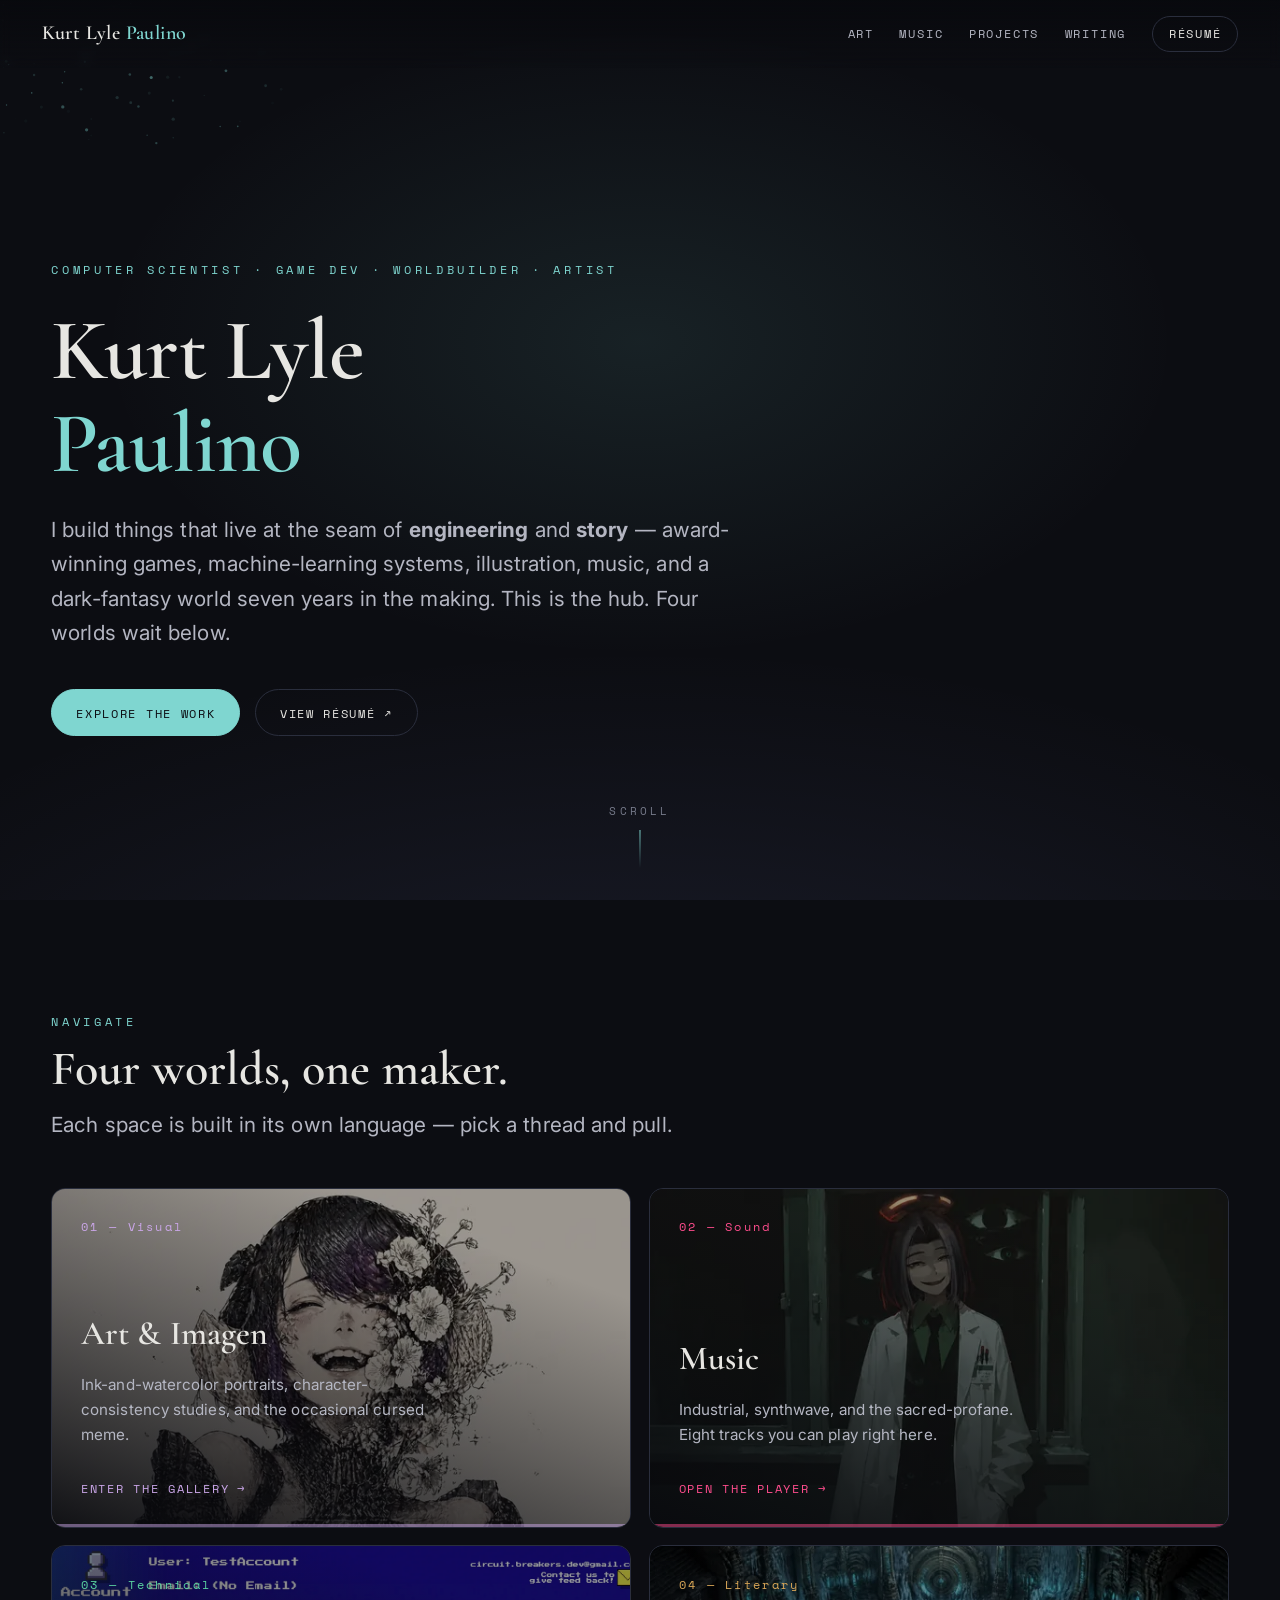
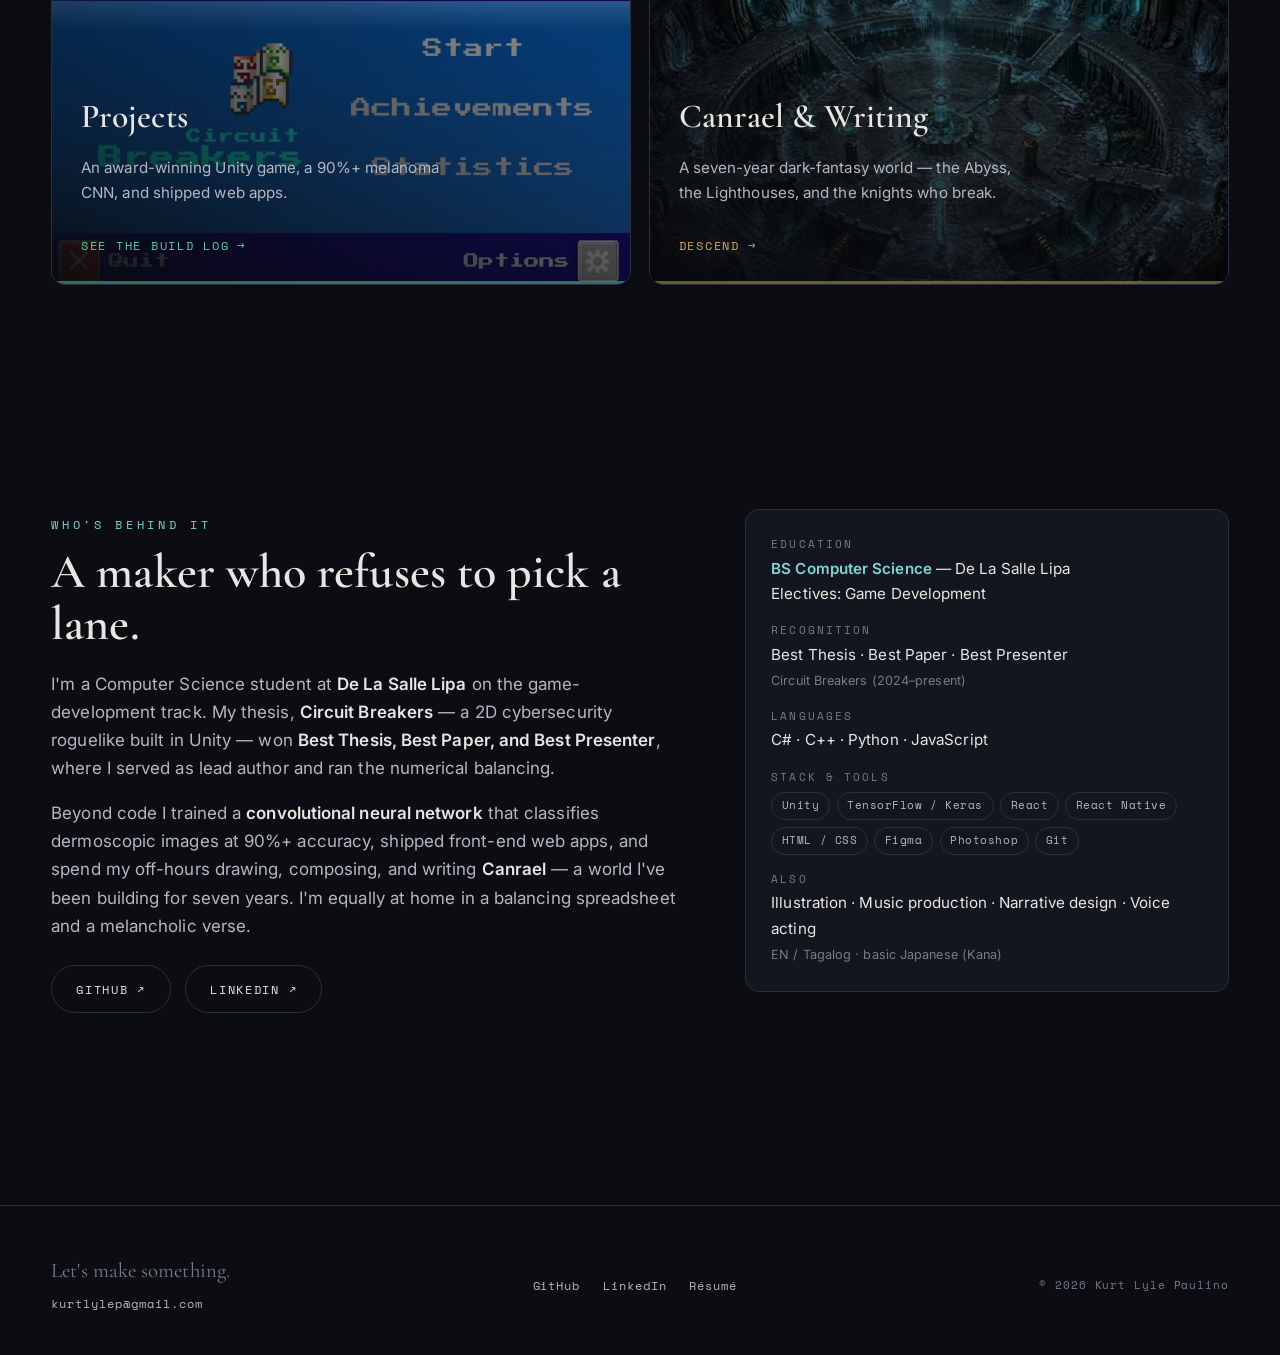
==== index.html @ c41b2e7f "FullPortfolio: central hub + four themed worlds (art, music, projects, writing)" ====
<!doctype html>
<html lang="en">
<head>
<meta charset="utf-8">
<meta name="viewport" content="width=device-width, initial-scale=1">
<title>Kurt Lyle Paulino — Portfolio</title>
<meta name="description" content="Kurt Lyle Paulino — computer scientist, game developer, worldbuilder, and artist. A central hub for his games, machine-learning work, art, music, and the world of Canrael.">
<meta property="og:title" content="Kurt Lyle Paulino — Portfolio">
<meta property="og:description" content="Games, machine learning, art, music, and a 7-year dark-fantasy world. One hub, four worlds.">
<meta property="og:type" content="website">
<link rel="preconnect" href="https://fonts.googleapis.com">
<link rel="preconnect" href="https://fonts.gstatic.com" crossorigin>
<link href="https://fonts.googleapis.com/css2?family=Cormorant+Garamond:ital,wght@0,500;0,600;1,500&family=Inter:wght@400;500;600&family=Space+Mono:wght@400;700&display=swap" rel="stylesheet">
<link rel="stylesheet" href="assets/css/base.css">
<link rel="stylesheet" href="assets/css/hub.css">
</head>
<body data-theme="hub">

<header class="nav">
  <a class="nav__brand" href="index.html">Kurt&nbsp;Lyle&nbsp;<b>Paulino</b></a>
  <nav class="nav__links">
    <a href="art.html">Art</a>
    <a href="music.html">Music</a>
    <a href="projects.html">Projects</a>
    <a href="writing.html">Writing</a>
    <a class="cta" href="PAULINO_RESUME.pdf" target="_blank" rel="noopener">Résumé</a>
  </nav>
</header>

<!-- ===================== HERO ===================== -->
<section class="hero">
  <canvas id="hero-canvas"></canvas>
  <div class="wrap hero__inner">
    <span class="eyebrow hero__eyebrow">Computer Scientist · Game Dev · Worldbuilder · Artist</span>
    <h1>Kurt&nbsp;Lyle<br><span class="accent">Paulino</span></h1>
    <p class="lede hero__sub">
      I build things that live at the seam of <strong>engineering</strong> and <strong>story</strong> —
      award-winning games, machine-learning systems, illustration, music, and a dark-fantasy
      world seven years in the making. This is the hub. Four worlds wait below.
    </p>
    <div class="hero__cta">
      <a class="btn btn--solid" href="#worlds">Explore the work</a>
      <a class="btn" href="PAULINO_RESUME.pdf" target="_blank" rel="noopener">View résumé ↗</a>
    </div>
  </div>
  <div class="hero__scroll">Scroll<span></span></div>
</section>

<!-- ===================== WORLDS ===================== -->
<section class="section" id="worlds">
  <div class="wrap">
    <div class="section__head reveal">
      <span class="eyebrow">Navigate</span>
      <h2>Four worlds, one maker.</h2>
      <p class="lede" style="margin-top:.8rem">Each space is built in its own language — pick a thread and pull.</p>
    </div>

    <div class="worlds">
      <a class="world reveal" href="art.html" style="--w-accent:#caa6e8">
        <div class="world__img"><img src="assets/img/art/yuria/yuria-01-thumb.webp" alt="Illustrated portrait" loading="lazy"></div>
        <div class="world__veil"></div><div class="world__edge"></div>
        <div class="world__body">
          <span class="world__no">01 — Visual</span>
          <h3 class="world__title">Art &amp; Imagen</h3>
          <p class="world__desc">Ink-and-watercolor portraits, character-consistency studies, and the occasional cursed meme.</p>
          <span class="world__go">Enter the gallery <i>→</i></span>
        </div>
      </a>

      <a class="world reveal" href="music.html" style="--w-accent:#ff4d8d">
        <div class="world__img"><img src="assets/img/art/vivi/vivi-01-thumb.webp" alt="Cyberpunk character" loading="lazy"></div>
        <div class="world__veil"></div><div class="world__edge"></div>
        <div class="world__body">
          <span class="world__no">02 — Sound</span>
          <h3 class="world__title">Music</h3>
          <p class="world__desc">Industrial, synthwave, and the sacred-profane. Eight tracks you can play right here.</p>
          <span class="world__go">Open the player <i>→</i></span>
        </div>
      </a>

      <a class="world reveal" href="projects.html" style="--w-accent:#5ad1a0">
        <div class="world__img"><img src="assets/img/projects/circuit-breakers.webp" alt="Circuit Breakers game" loading="lazy"></div>
        <div class="world__veil"></div><div class="world__edge"></div>
        <div class="world__body">
          <span class="world__no">03 — Technical</span>
          <h3 class="world__title">Projects</h3>
          <p class="world__desc">An award-winning Unity game, a 90%+ melanoma CNN, and shipped web apps.</p>
          <span class="world__go">See the build log <i>→</i></span>
        </div>
      </a>

      <a class="world reveal" href="writing.html" style="--w-accent:#d8a657">
        <div class="world__img"><img src="assets/img/art/artwork/artwork-01-thumb.webp" alt="The Abyss of Canrael" loading="lazy"></div>
        <div class="world__veil"></div><div class="world__edge"></div>
        <div class="world__body">
          <span class="world__no">04 — Literary</span>
          <h3 class="world__title">Canrael &amp; Writing</h3>
          <p class="world__desc">A seven-year dark-fantasy world — the Abyss, the Lighthouses, and the knights who break.</p>
          <span class="world__go">Descend <i>→</i></span>
        </div>
      </a>
    </div>
  </div>
</section>

<!-- ===================== ABOUT ===================== -->
<section class="section" id="about">
  <div class="wrap about">
    <div class="about__text reveal">
      <span class="eyebrow">Who's behind it</span>
      <h2 style="margin:.6rem 0 1.2rem">A maker who refuses to pick a lane.</h2>
      <p>
        I'm a Computer Science student at <strong>De La Salle Lipa</strong> on the game-development
        track. My thesis, <strong>Circuit Breakers</strong> — a 2D cybersecurity roguelike built in
        Unity — won <strong>Best Thesis, Best Paper, and Best Presenter</strong>, where I served as
        lead author and ran the numerical balancing.
      </p>
      <p>
        Beyond code I trained a <strong>convolutional neural network</strong> that classifies
        dermoscopic images at 90%+ accuracy, shipped front-end web apps, and spend my off-hours
        drawing, composing, and writing <strong>Canrael</strong> — a world I've been building for
        seven years. I'm equally at home in a balancing spreadsheet and a melancholic verse.
      </p>
      <div class="hero__cta" style="margin-top:1.6rem">
        <a class="btn" href="https://github.com/KurtLylePaulino" target="_blank" rel="noopener">GitHub ↗</a>
        <a class="btn" href="https://www.linkedin.com/in/kurt-lyle-paulino-33b217332/" target="_blank" rel="noopener">LinkedIn ↗</a>
      </div>
    </div>

    <aside class="facts reveal">
      <dl>
        <div><dt>Education</dt><dd><b>BS Computer Science</b> — De La Salle Lipa<br>Electives: Game Development</dd></div>
        <div><dt>Recognition</dt><dd>Best Thesis · Best Paper · Best Presenter<br><small style="color:var(--ink-faint)">Circuit Breakers (2024–present)</small></dd></div>
        <div><dt>Languages</dt><dd>C# · C++ · Python · JavaScript</dd></div>
        <div><dt>Stack &amp; Tools</dt>
          <dd><div class="chips">
            <span class="chip">Unity</span><span class="chip">TensorFlow / Keras</span>
            <span class="chip">React</span><span class="chip">React Native</span>
            <span class="chip">HTML / CSS</span><span class="chip">Figma</span>
            <span class="chip">Photoshop</span><span class="chip">Git</span>
          </div></dd>
        </div>
        <div><dt>Also</dt><dd>Illustration · Music production · Narrative design · Voice acting<br><small style="color:var(--ink-faint)">EN / Tagalog · basic Japanese (Kana)</small></dd></div>
      </dl>
    </aside>
  </div>
</section>

<!-- ===================== FOOTER ===================== -->
<footer class="foot">
  <div class="wrap foot__row">
    <div>
      <div style="font-family:var(--serif);font-size:1.3rem">Let's make something.</div>
      <a href="mailto:kurtlylep@gmail.com">kurtlylep@gmail.com</a>
    </div>
    <div style="display:flex;gap:1.4rem;flex-wrap:wrap">
      <a href="https://github.com/KurtLylePaulino" target="_blank" rel="noopener">GitHub</a>
      <a href="https://www.linkedin.com/in/kurt-lyle-paulino-33b217332/" target="_blank" rel="noopener">LinkedIn</a>
      <a href="PAULINO_RESUME.pdf" target="_blank" rel="noopener">Résumé</a>
    </div>
    <small>© <span id="yr"></span> Kurt Lyle Paulino</small>
  </div>
</footer>

<script>document.getElementById("yr").textContent = new Date().getFullYear();</script>
<script src="assets/js/main.js"></script>
</body>
</html>
---- assets/css/base.css ----
/* ============================================================
   FULLPORTFOLIO — base design system (the "pro shell")
   Shared structure + tokens. Each pillar page overrides the
   --accent / texture tokens via its own theme stylesheet.
   ============================================================ */

:root {
  /* core palette — deep, neutral, professional */
  --bg:        #0c0d12;
  --bg-soft:   #14161f;
  --bg-panel:  #181b26;
  --line:      #2a2e3d;
  --ink:       #e7e6e2;
  --ink-soft:  #b4b6c2;
  --ink-faint: #767a8a;

  /* default accent (Aetherflame silver-blue — the hub) */
  --accent:      #7fd6d0;
  --accent-2:    #9aa7ff;
  --accent-ink:  #0c0d12;
  --glow: 0 0 24px rgba(127, 214, 208, 0.25);

  --serif: "Cormorant Garamond", Georgia, "Times New Roman", serif;
  --sans:  "Inter", system-ui, -apple-system, "Segoe UI", Roboto, sans-serif;
  --mono:  "Space Mono", "JetBrains Mono", ui-monospace, "Courier New", monospace;

  --maxw: 1180px;
  --radius: 14px;
  --ease: cubic-bezier(.22,.61,.36,1);
}

* { box-sizing: border-box; }
html { scroll-behavior: smooth; -webkit-text-size-adjust: 100%; }

body {
  margin: 0;
  background: var(--bg);
  color: var(--ink);
  font-family: var(--sans);
  font-size: 17px;
  line-height: 1.65;
  letter-spacing: .005em;
  overflow-x: hidden;
  -webkit-font-smoothing: antialiased;
}

a { color: inherit; text-decoration: none; }
img { max-width: 100%; display: block; }
::selection { background: var(--accent); color: var(--accent-ink); }

h1, h2, h3 { font-family: var(--serif); font-weight: 600; line-height: 1.08; margin: 0; }
h1 { font-size: clamp(2.6rem, 7vw, 5.4rem); letter-spacing: -.01em; }
h2 { font-size: clamp(1.9rem, 4vw, 3rem); }
h3 { font-size: 1.35rem; }

.wrap { width: min(92vw, var(--maxw)); margin-inline: auto; }
.eyebrow {
  font-family: var(--mono); font-size: .72rem; letter-spacing: .32em;
  text-transform: uppercase; color: var(--accent);
}
.lede { font-size: clamp(1.05rem, 2vw, 1.3rem); color: var(--ink-soft); max-width: 60ch; }

/* ---------- top navigation ---------- */
.nav {
  position: fixed; inset: 0 0 auto 0; z-index: 60;
  display: flex; align-items: center; justify-content: space-between;
  padding: 1rem clamp(1.2rem, 4vw, 2.6rem);
  background: linear-gradient(to bottom, rgba(8,9,13,.85), rgba(8,9,13,0));
  backdrop-filter: blur(6px);
  transition: background .4s var(--ease);
}
.nav.scrolled { background: rgba(10,11,16,.9); border-bottom: 1px solid var(--line); }
.nav__brand { font-family: var(--serif); font-size: 1.25rem; font-weight: 600; letter-spacing: .02em; }
.nav__brand b { color: var(--accent); font-weight: 600; }
.nav__links { display: flex; gap: clamp(.8rem, 2vw, 1.8rem); align-items: center; }
.nav__links a {
  font-family: var(--mono); font-size: .74rem; letter-spacing: .15em; text-transform: uppercase;
  color: var(--ink-soft); padding: .4rem 0; position: relative; transition: color .25s;
}
.nav__links a::after {
  content: ""; position: absolute; left: 0; bottom: -2px; height: 1px; width: 0;
  background: var(--accent); transition: width .3s var(--ease);
}
.nav__links a:hover { color: var(--ink); }
.nav__links a:hover::after { width: 100%; }
.nav__links a.cta {
  border: 1px solid var(--line); border-radius: 999px; padding: .45rem 1rem;
  color: var(--ink);
}
.nav__links a.cta:hover { border-color: var(--accent); box-shadow: var(--glow); }
.nav__burger { display: none; }

/* ---------- buttons ---------- */
.btn {
  display: inline-flex; align-items: center; gap: .55rem;
  font-family: var(--mono); font-size: .76rem; letter-spacing: .14em; text-transform: uppercase;
  padding: .8rem 1.5rem; border-radius: 999px; cursor: pointer;
  border: 1px solid var(--line); background: transparent; color: var(--ink);
  transition: all .28s var(--ease);
}
.btn:hover { transform: translateY(-2px); border-color: var(--accent); box-shadow: var(--glow); }
.btn--solid { background: var(--accent); color: var(--accent-ink); border-color: var(--accent); }
.btn--solid:hover { filter: brightness(1.08); }

/* ---------- reveal-on-scroll ---------- */
.reveal { opacity: 0; transform: translateY(26px); transition: opacity .8s var(--ease), transform .8s var(--ease); }
.reveal.in { opacity: 1; transform: none; }

/* ---------- footer ---------- */
.foot {
  border-top: 1px solid var(--line); margin-top: 5rem;
  padding: 3rem 0 2.4rem; color: var(--ink-faint);
}
.foot__row { display: flex; flex-wrap: wrap; gap: 1.4rem; justify-content: space-between; align-items: center; }
.foot a { color: var(--ink-soft); font-family: var(--mono); font-size: .76rem; letter-spacing: .08em; }
.foot a:hover { color: var(--accent); }
.foot small { font-family: var(--mono); font-size: .7rem; letter-spacing: .08em; }

/* ---------- section scaffolding ---------- */
.section { padding: clamp(3.5rem, 9vw, 7rem) 0; }
.section__head { margin-bottom: 2.8rem; }
.section__head .eyebrow { display: block; margin-bottom: .8rem; }

@media (max-width: 760px) {
  body { font-size: 16px; }
  .nav__links { gap: 1rem; }
  .nav__links a:not(.cta) { display: none; }
}

@media (prefers-reduced-motion: reduce) {
  html { scroll-behavior: auto; }
  .reveal { opacity: 1 !important; transform: none !important; }
  * { animation-duration: .001ms !important; transition-duration: .001ms !important; }
}
---- assets/css/hub.css ----
/* ============================================================
   HUB — landing page. Elegant neutral shell, the central node.
   ============================================================ */

/* ---------- hero ---------- */
.hero {
  position: relative; min-height: 100svh;
  display: flex; flex-direction: column; justify-content: center;
  padding-top: 6rem; overflow: hidden;
}
#hero-canvas { position: absolute; inset: 0; z-index: 0; }
.hero::after { /* vignette + abyssal glow */
  content: ""; position: absolute; inset: 0; z-index: 1; pointer-events: none;
  background:
    radial-gradient(60% 50% at 50% 38%, rgba(127,214,208,.10), transparent 70%),
    radial-gradient(120% 80% at 50% 120%, rgba(154,167,255,.10), transparent 60%),
    linear-gradient(to bottom, transparent 55%, var(--bg));
}
.hero__inner { position: relative; z-index: 2; }
.hero__eyebrow { display: block; margin-bottom: 1.6rem; }
.hero h1 { margin-bottom: 1.4rem; }
.hero h1 .accent { color: var(--accent); }
.hero__sub { max-width: 54ch; margin-bottom: 2.4rem; }
.hero__cta { display: flex; flex-wrap: wrap; gap: .9rem; }
.hero__scroll {
  position: absolute; bottom: 2rem; left: 50%; transform: translateX(-50%); z-index: 2;
  font-family: var(--mono); font-size: .66rem; letter-spacing: .3em; text-transform: uppercase;
  color: var(--ink-faint); display: flex; flex-direction: column; align-items: center; gap: .6rem;
}
.hero__scroll span { width: 1px; height: 38px; background: linear-gradient(var(--accent), transparent); animation: drop 2.2s var(--ease) infinite; }
@keyframes drop { 0% { transform: scaleY(0); transform-origin: top; } 50% { transform: scaleY(1); transform-origin: top; } 51% { transform-origin: bottom; } 100% { transform: scaleY(0); transform-origin: bottom; } }

/* ---------- worlds grid ---------- */
.worlds { display: grid; grid-template-columns: repeat(2, 1fr); gap: 1.1rem; }
.world {
  position: relative; display: block; border-radius: var(--radius); overflow: hidden;
  min-height: 340px; border: 1px solid var(--line); isolation: isolate;
  transition: transform .5s var(--ease), border-color .4s;
}
.world:hover { transform: translateY(-6px); border-color: var(--w-accent, var(--accent)); }
.world__img { position: absolute; inset: 0; z-index: 0; }
.world__img img { width: 100%; height: 100%; object-fit: cover; filter: saturate(.9) brightness(.62); transition: transform 1s var(--ease), filter .5s; }
.world:hover .world__img img { transform: scale(1.07); filter: saturate(1.05) brightness(.72); }
.world__veil { position: absolute; inset: 0; z-index: 1;
  background: linear-gradient(200deg, transparent 20%, rgba(8,9,13,.4) 55%, rgba(8,9,13,.94)); }
.world__edge { position: absolute; inset: 0; z-index: 2; pointer-events: none;
  box-shadow: inset 0 -3px 0 0 var(--w-accent, var(--accent)); opacity: .5; transition: opacity .4s; }
.world:hover .world__edge { opacity: 1; }
.world__body { position: relative; z-index: 3; height: 100%; display: flex; flex-direction: column; justify-content: flex-end; padding: 1.8rem; }
.world__no { font-family: var(--mono); font-size: .72rem; letter-spacing: .2em; color: var(--w-accent, var(--accent)); margin-bottom: auto; }
.world__title { font-family: var(--serif); font-size: 2.1rem; margin-bottom: .3rem; }
.world__desc { color: var(--ink-soft); font-size: .95rem; max-width: 36ch; }
.world__go { margin-top: 1rem; font-family: var(--mono); font-size: .72rem; letter-spacing: .15em; text-transform: uppercase; color: var(--w-accent, var(--accent)); display: inline-flex; gap: .5rem; align-items: center; }
.world__go i { transition: transform .3s var(--ease); font-style: normal; }
.world:hover .world__go i { transform: translateX(5px); }

/* ---------- about strip ---------- */
.about { display: grid; grid-template-columns: 1.3fr 1fr; gap: clamp(2rem, 5vw, 4.5rem); align-items: start; }
.about__text p { color: var(--ink-soft); }
.about__text p + p { margin-top: 1.1rem; }
.about__text strong { color: var(--ink); font-weight: 600; }
.facts { border: 1px solid var(--line); border-radius: var(--radius); padding: 1.6rem; background: var(--bg-soft); }
.facts dl { margin: 0; display: grid; gap: 1rem; }
.facts dt { font-family: var(--mono); font-size: .66rem; letter-spacing: .2em; text-transform: uppercase; color: var(--ink-faint); margin-bottom: .15rem; }
.facts dd { margin: 0; color: var(--ink); font-size: .95rem; }
.facts dd b { color: var(--accent); font-weight: 600; }
.chips { display: flex; flex-wrap: wrap; gap: .4rem; margin-top: .4rem; }
.chip { font-family: var(--mono); font-size: .68rem; letter-spacing: .05em; padding: .25rem .6rem; border: 1px solid var(--line); border-radius: 999px; color: var(--ink-soft); }

@media (max-width: 820px) {
  .worlds { grid-template-columns: 1fr; }
  .about { grid-template-columns: 1fr; }
}
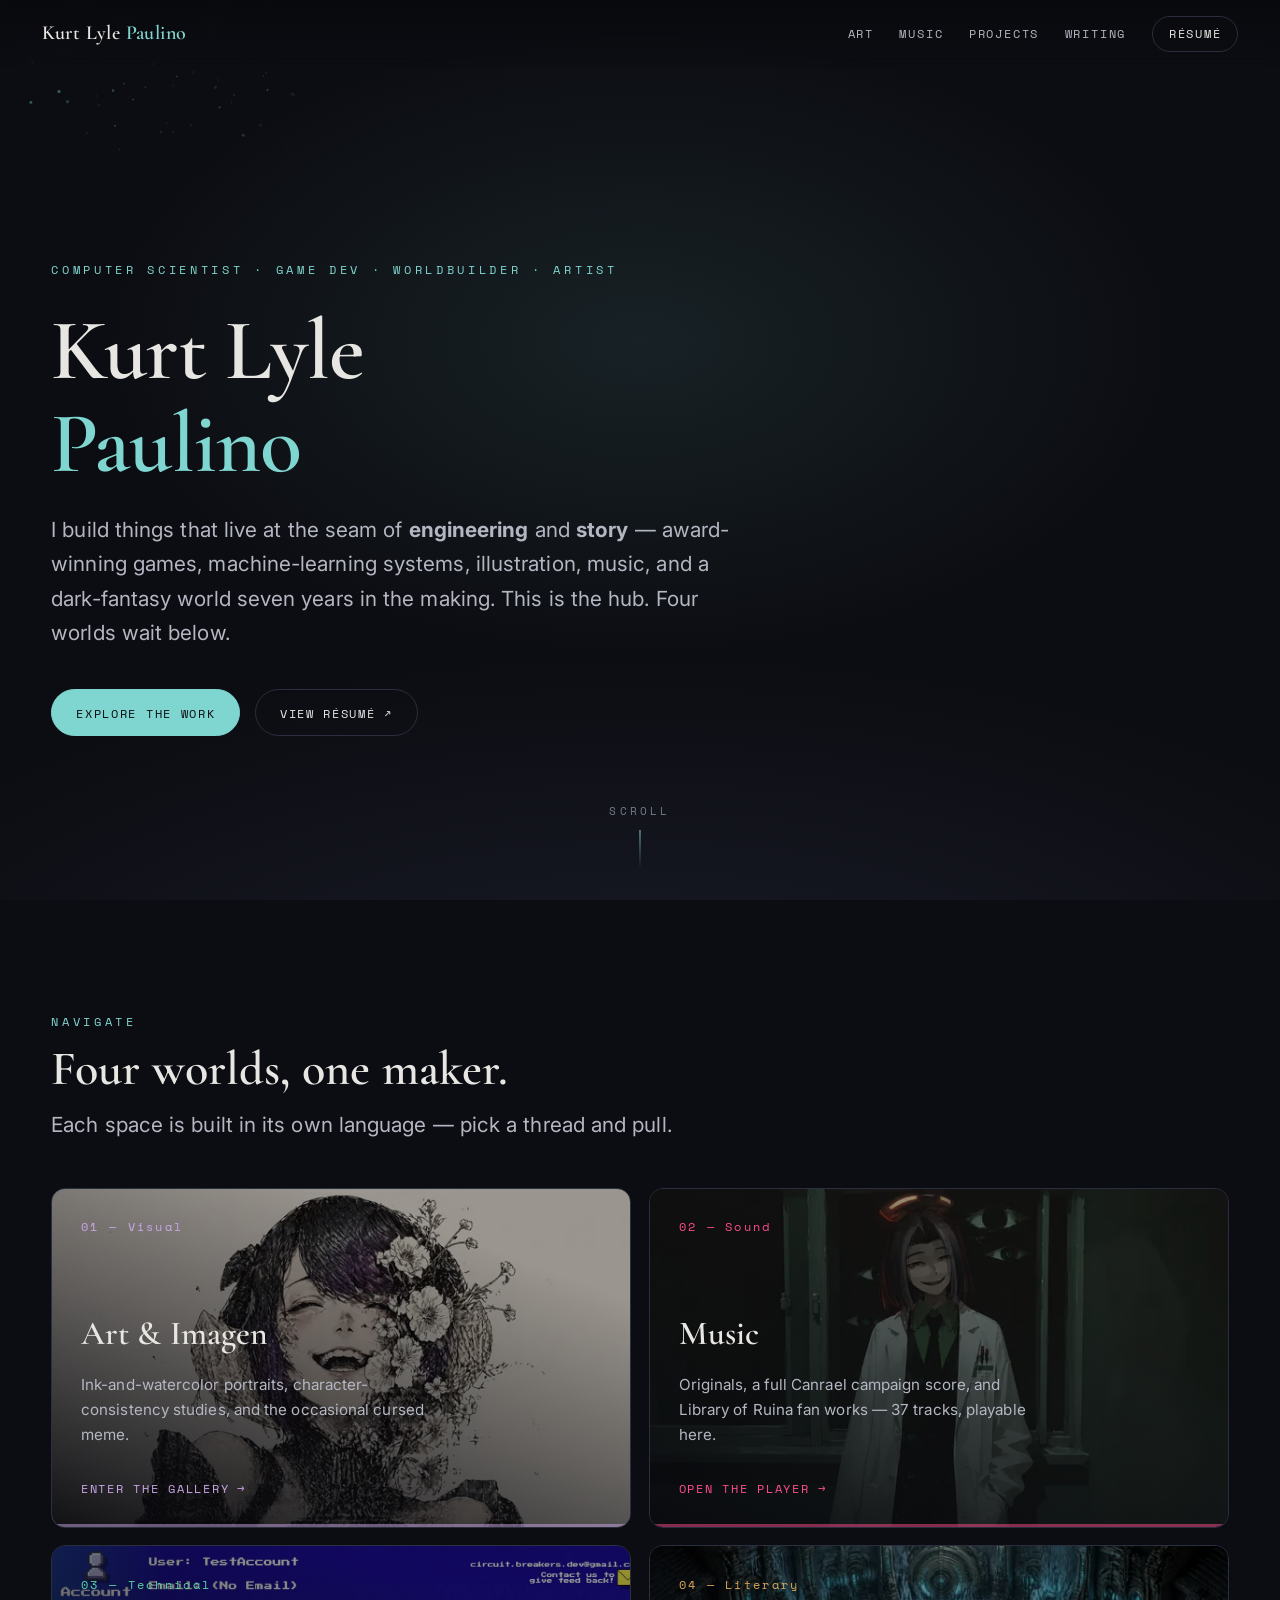
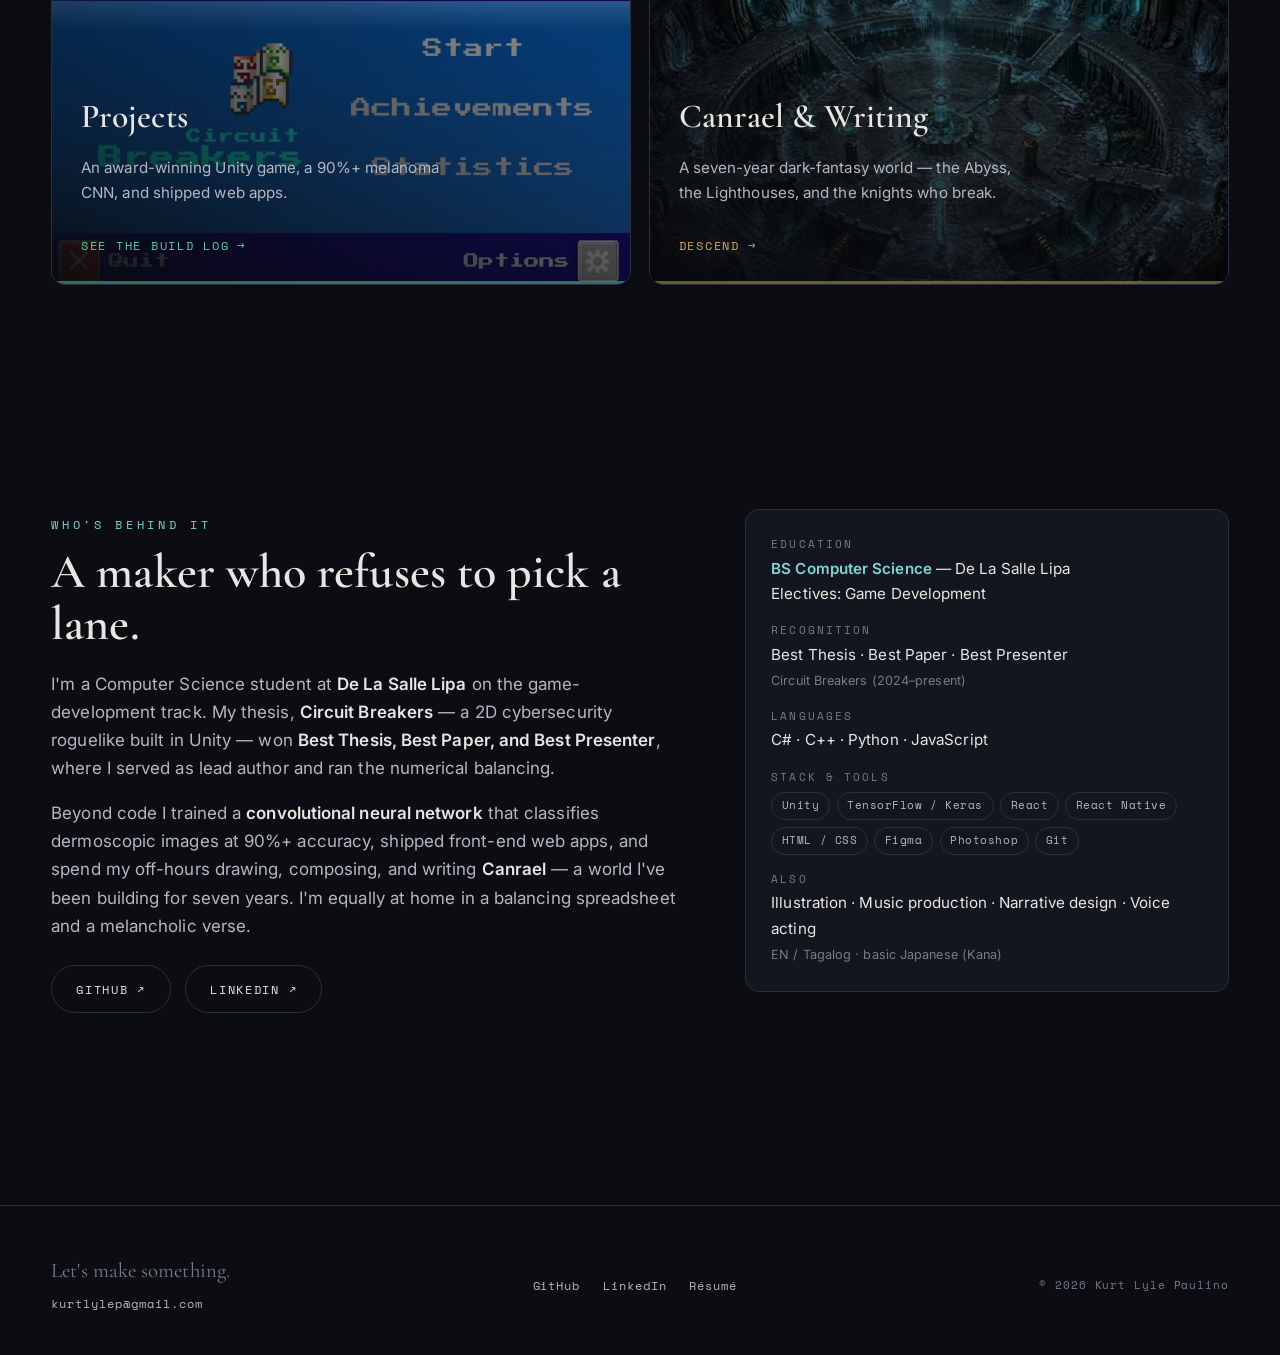
==== commit 7a213c84: "Music: add DnD + Library of Ruina libraries as 3 categorized playlists (37 tracks, de-duped); thrott" ====
--- a/index.html
+++ b/index.html
@@ -73,7 +73,7 @@
         <div class="world__body">
           <span class="world__no">02 — Sound</span>
           <h3 class="world__title">Music</h3>
-          <p class="world__desc">Industrial, synthwave, and the sacred-profane. Eight tracks you can play right here.</p>
+          <p class="world__desc">Originals, a full Canrael campaign score, and Library of Ruina fan works — 37 tracks, playable here.</p>
           <span class="world__go">Open the player <i>→</i></span>
         </div>
       </a>
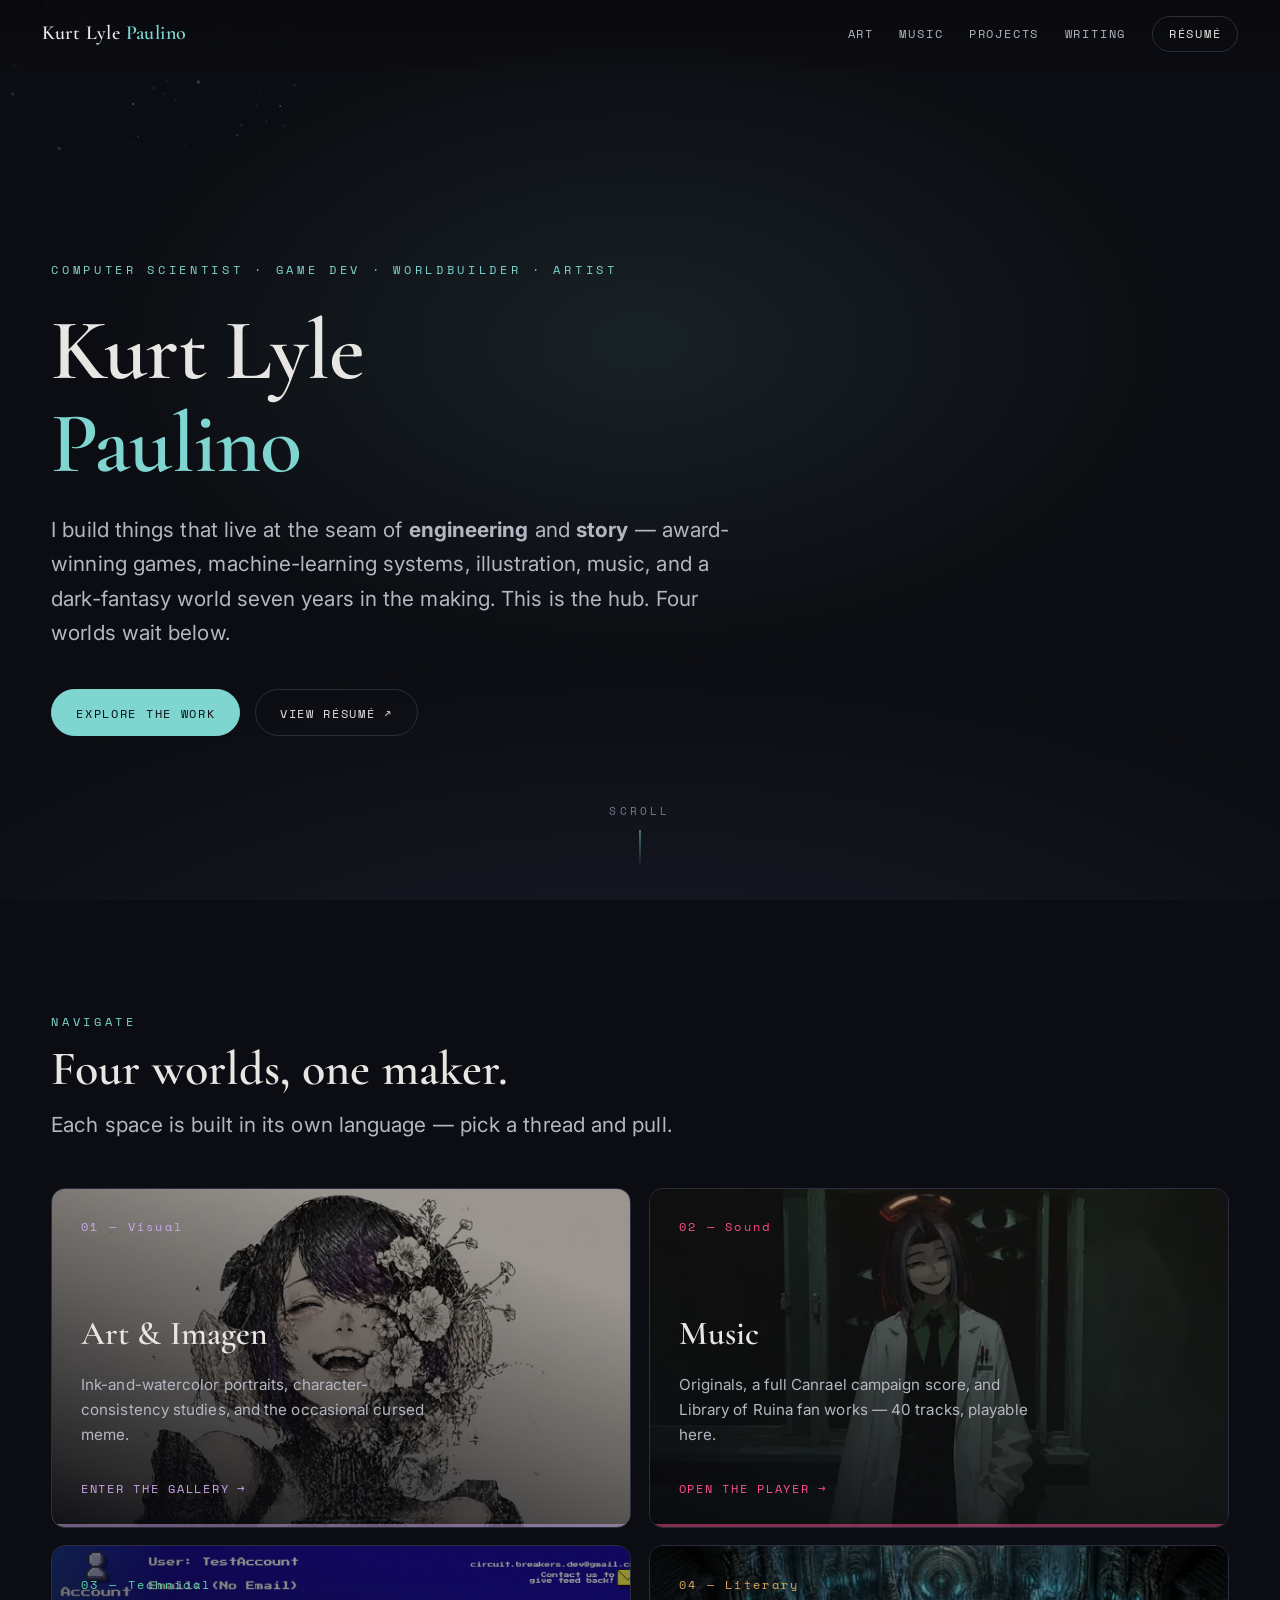
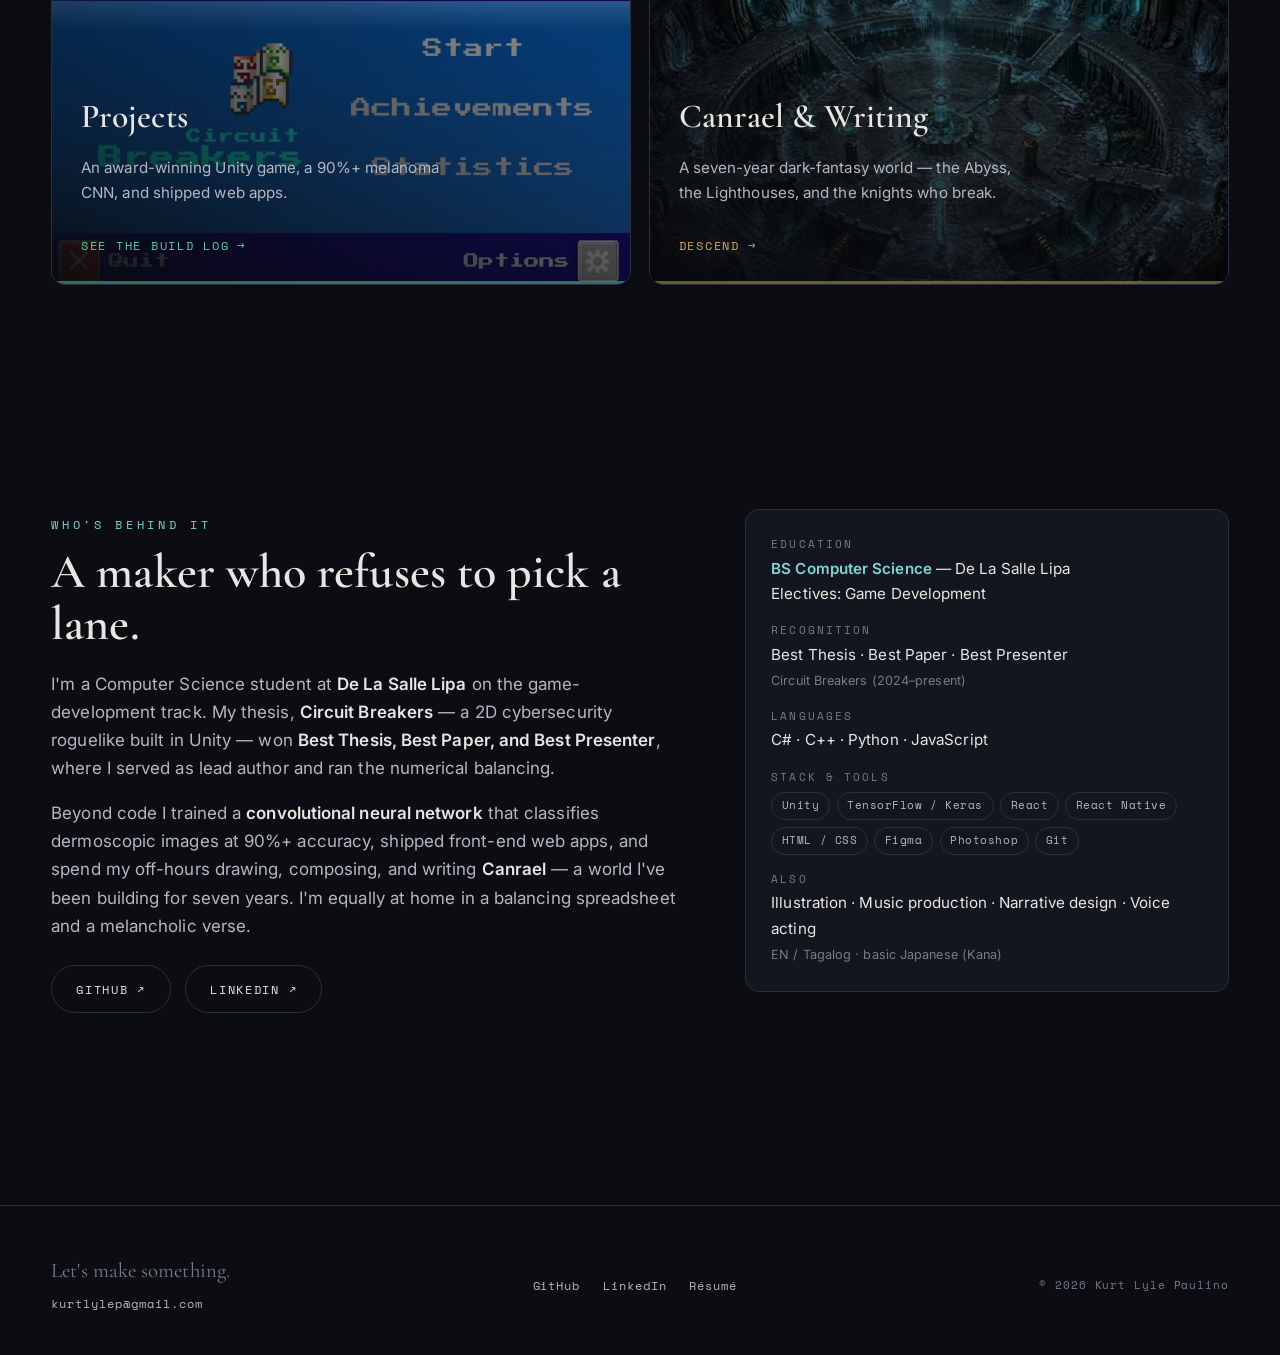
==== commit 2c03eb5b: "Music: Personal Picks showcase (genre-tagged clones) + volume control; DEBT OF LIFE replaces Defecti" ====
--- a/index.html
+++ b/index.html
@@ -73,7 +73,7 @@
         <div class="world__body">
           <span class="world__no">02 — Sound</span>
           <h3 class="world__title">Music</h3>
-          <p class="world__desc">Originals, a full Canrael campaign score, and Library of Ruina fan works — 37 tracks, playable here.</p>
+          <p class="world__desc">Originals, a full Canrael campaign score, and Library of Ruina fan works — 40 tracks, playable here.</p>
           <span class="world__go">Open the player <i>→</i></span>
         </div>
       </a>
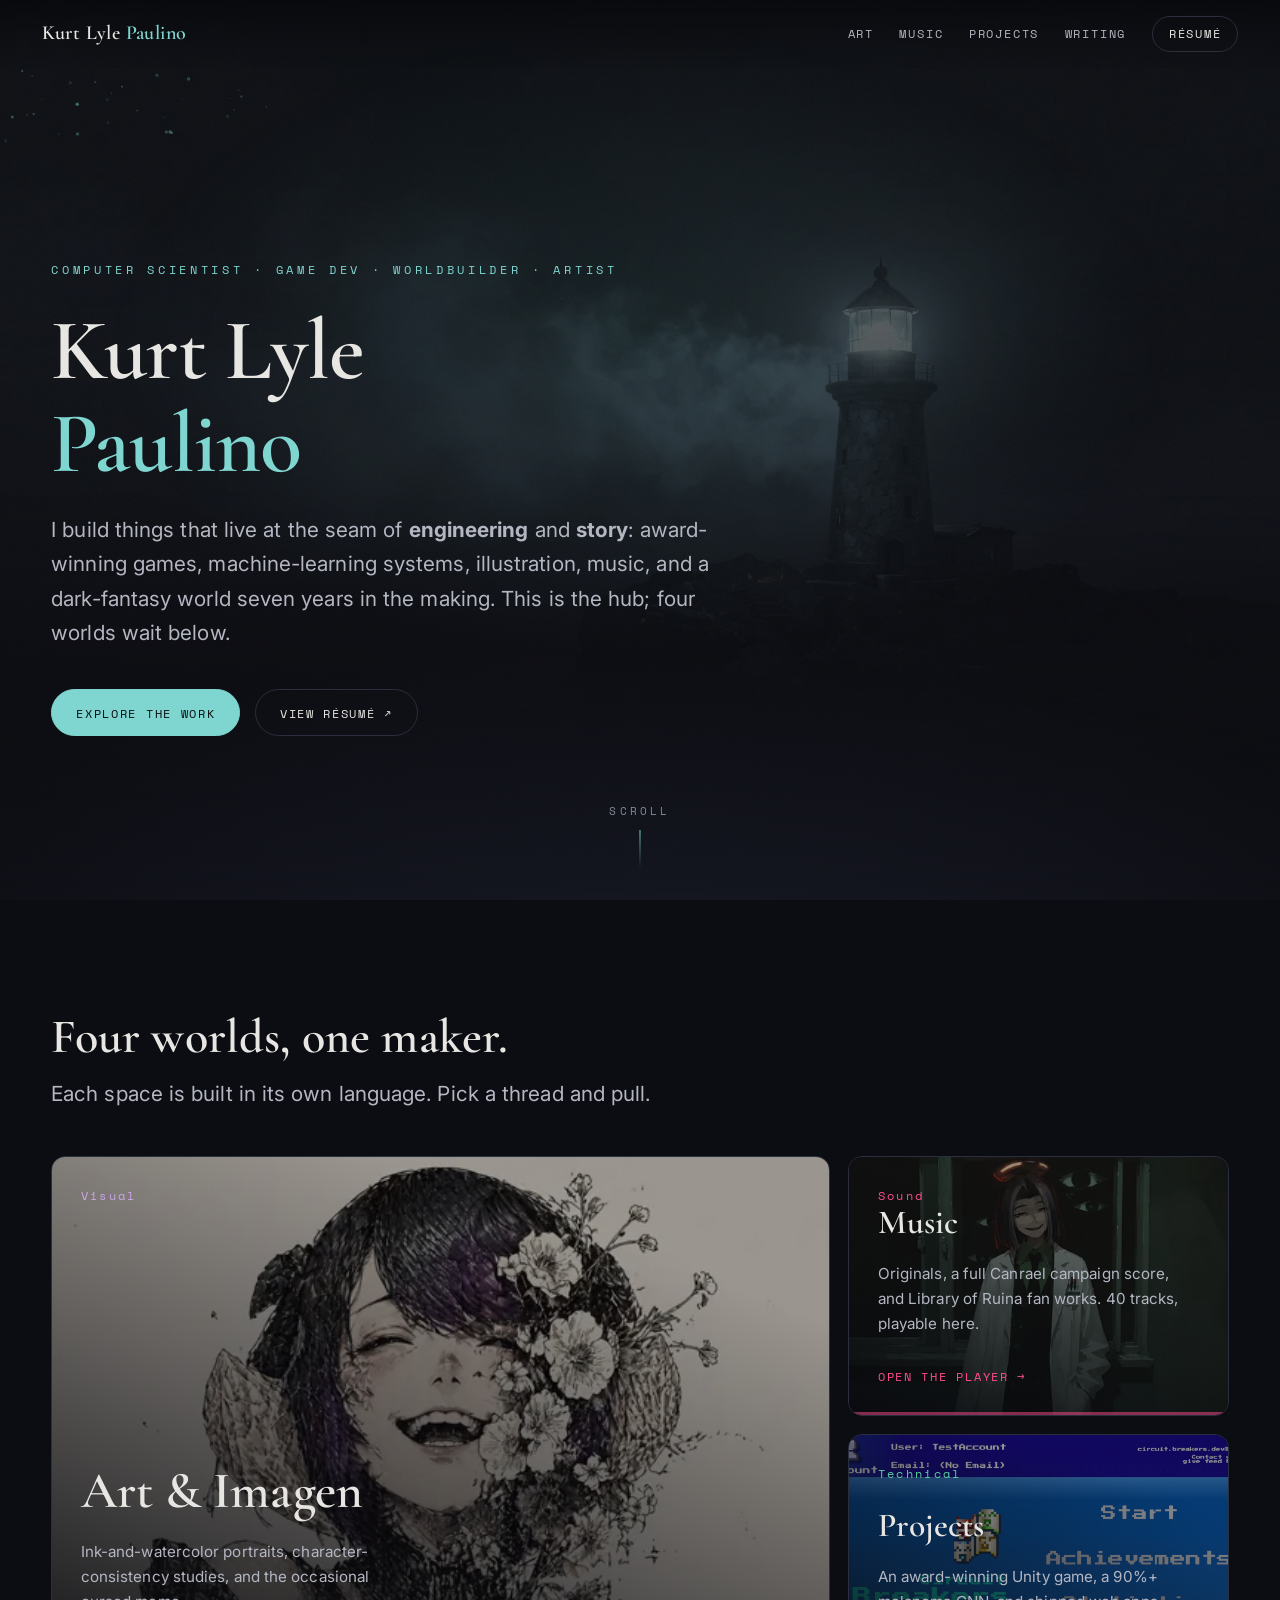
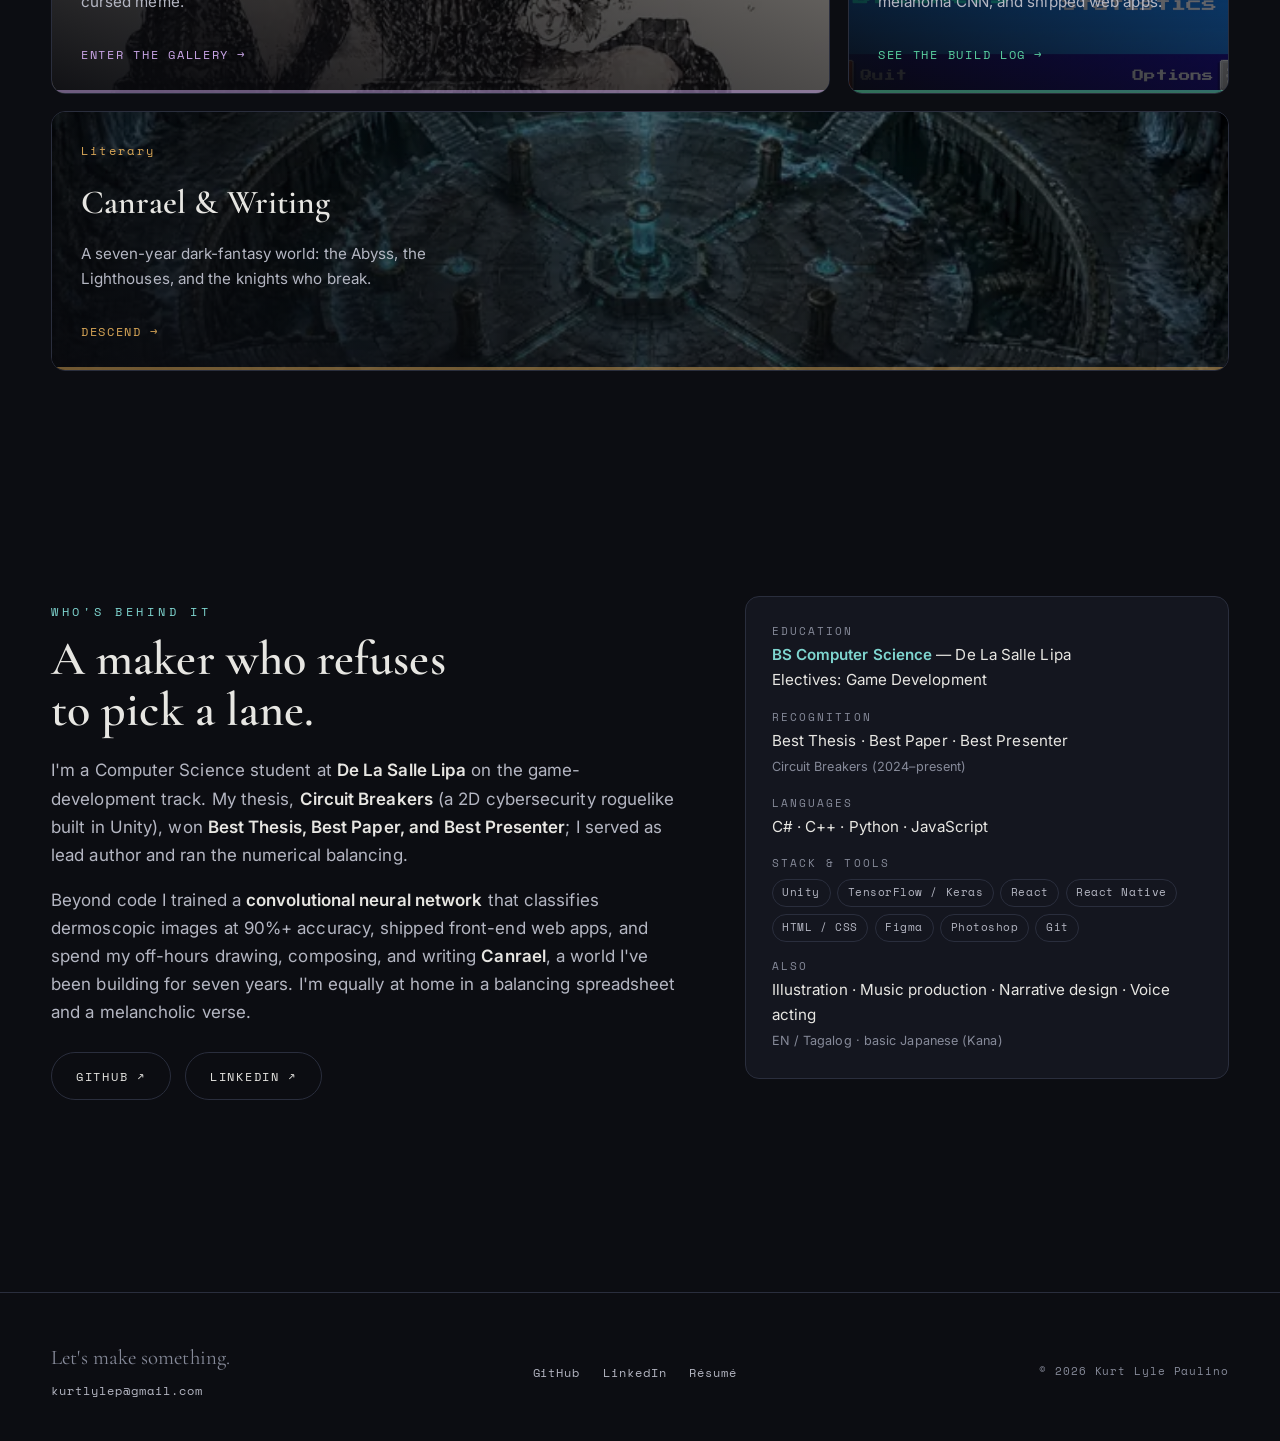
==== commit 99d9a800: "@ Aesthetic level-up: hero backplates, OG cards, a11y, de-slop - Add photographic backplates behind " ====
--- a/index.html
+++ b/index.html
@@ -11,6 +11,12 @@
 <link rel="preconnect" href="https://fonts.googleapis.com">
 <link rel="preconnect" href="https://fonts.gstatic.com" crossorigin>
 <link href="https://fonts.googleapis.com/css2?family=Cormorant+Garamond:ital,wght@0,500;0,600;1,500&family=Inter:wght@400;500;600&family=Space+Mono:wght@400;700&display=swap" rel="stylesheet">
+<meta property="og:url" content="https://kurtlylepaulino.github.io/FullPortfolio/">
+<meta property="og:image" content="https://kurtlylepaulino.github.io/FullPortfolio/assets/img/og/og-hub.png">
+<meta property="og:image:width" content="1200">
+<meta property="og:image:height" content="630">
+<meta name="twitter:card" content="summary_large_image">
+<script>document.documentElement.classList.add("js")</script>
 <link rel="stylesheet" href="assets/css/base.css">
 <link rel="stylesheet" href="assets/css/hub.css">
 </head>
@@ -34,9 +40,9 @@
     <span class="eyebrow hero__eyebrow">Computer Scientist · Game Dev · Worldbuilder · Artist</span>
     <h1>Kurt&nbsp;Lyle<br><span class="accent">Paulino</span></h1>
     <p class="lede hero__sub">
-      I build things that live at the seam of <strong>engineering</strong> and <strong>story</strong> —
+      I build things that live at the seam of <strong>engineering</strong> and <strong>story</strong>:
       award-winning games, machine-learning systems, illustration, music, and a dark-fantasy
-      world seven years in the making. This is the hub. Four worlds wait below.
+      world seven years in the making. This is the hub; four worlds wait below.
     </p>
     <div class="hero__cta">
       <a class="btn btn--solid" href="#worlds">Explore the work</a>
@@ -50,9 +56,8 @@
 <section class="section" id="worlds">
   <div class="wrap">
     <div class="section__head reveal">
-      <span class="eyebrow">Navigate</span>
       <h2>Four worlds, one maker.</h2>
-      <p class="lede" style="margin-top:.8rem">Each space is built in its own language — pick a thread and pull.</p>
+      <p class="lede" style="margin-top:.8rem">Each space is built in its own language. Pick a thread and pull.</p>
     </div>
 
     <div class="worlds">
@@ -60,7 +65,7 @@
         <div class="world__img"><img src="assets/img/art/yuria/yuria-01-thumb.webp" alt="Illustrated portrait" loading="lazy"></div>
         <div class="world__veil"></div><div class="world__edge"></div>
         <div class="world__body">
-          <span class="world__no">01 — Visual</span>
+          <span class="world__no">Visual</span>
           <h3 class="world__title">Art &amp; Imagen</h3>
           <p class="world__desc">Ink-and-watercolor portraits, character-consistency studies, and the occasional cursed meme.</p>
           <span class="world__go">Enter the gallery <i>→</i></span>
@@ -71,9 +76,9 @@
         <div class="world__img"><img src="assets/img/art/vivi/vivi-01-thumb.webp" alt="Cyberpunk character" loading="lazy"></div>
         <div class="world__veil"></div><div class="world__edge"></div>
         <div class="world__body">
-          <span class="world__no">02 — Sound</span>
+          <span class="world__no">Sound</span>
           <h3 class="world__title">Music</h3>
-          <p class="world__desc">Originals, a full Canrael campaign score, and Library of Ruina fan works — 40 tracks, playable here.</p>
+          <p class="world__desc">Originals, a full Canrael campaign score, and Library of Ruina fan works. 40 tracks, playable here.</p>
           <span class="world__go">Open the player <i>→</i></span>
         </div>
       </a>
@@ -82,7 +87,7 @@
         <div class="world__img"><img src="assets/img/projects/circuit-breakers.webp" alt="Circuit Breakers game" loading="lazy"></div>
         <div class="world__veil"></div><div class="world__edge"></div>
         <div class="world__body">
-          <span class="world__no">03 — Technical</span>
+          <span class="world__no">Technical</span>
           <h3 class="world__title">Projects</h3>
           <p class="world__desc">An award-winning Unity game, a 90%+ melanoma CNN, and shipped web apps.</p>
           <span class="world__go">See the build log <i>→</i></span>
@@ -93,9 +98,9 @@
         <div class="world__img"><img src="assets/img/art/artwork/artwork-01-thumb.webp" alt="The Abyss of Canrael" loading="lazy"></div>
         <div class="world__veil"></div><div class="world__edge"></div>
         <div class="world__body">
-          <span class="world__no">04 — Literary</span>
+          <span class="world__no">Literary</span>
           <h3 class="world__title">Canrael &amp; Writing</h3>
-          <p class="world__desc">A seven-year dark-fantasy world — the Abyss, the Lighthouses, and the knights who break.</p>
+          <p class="world__desc">A seven-year dark-fantasy world: the Abyss, the Lighthouses, and the knights who break.</p>
           <span class="world__go">Descend <i>→</i></span>
         </div>
       </a>
@@ -111,14 +116,14 @@
       <h2 style="margin:.6rem 0 1.2rem">A maker who refuses to pick a lane.</h2>
       <p>
         I'm a Computer Science student at <strong>De La Salle Lipa</strong> on the game-development
-        track. My thesis, <strong>Circuit Breakers</strong> — a 2D cybersecurity roguelike built in
-        Unity — won <strong>Best Thesis, Best Paper, and Best Presenter</strong>, where I served as
+        track. My thesis, <strong>Circuit Breakers</strong> (a 2D cybersecurity roguelike built in
+        Unity), won <strong>Best Thesis, Best Paper, and Best Presenter</strong>; I served as
         lead author and ran the numerical balancing.
       </p>
       <p>
         Beyond code I trained a <strong>convolutional neural network</strong> that classifies
         dermoscopic images at 90%+ accuracy, shipped front-end web apps, and spend my off-hours
-        drawing, composing, and writing <strong>Canrael</strong> — a world I've been building for
+        drawing, composing, and writing <strong>Canrael</strong>, a world I've been building for
         seven years. I'm equally at home in a balancing spreadsheet and a melancholic verse.
       </p>
       <div class="hero__cta" style="margin-top:1.6rem">
--- a/assets/css/base.css
+++ b/assets/css/base.css
@@ -12,7 +12,7 @@
   --line:      #2a2e3d;
   --ink:       #e7e6e2;
   --ink-soft:  #b4b6c2;
-  --ink-faint: #767a8a;
+  --ink-faint: #868a99;
 
   /* default accent (Aetherflame silver-blue — the hub) */
   --accent:      #7fd6d0;
@@ -27,6 +27,7 @@
   --maxw: 1180px;
   --radius: 14px;
   --ease: cubic-bezier(.22,.61,.36,1);
+  --ease-out-expo: cubic-bezier(.16,1,.3,1);
 }
 
 * { box-sizing: border-box; }
@@ -47,8 +48,18 @@
 a { color: inherit; text-decoration: none; }
 img { max-width: 100%; display: block; }
 ::selection { background: var(--accent); color: var(--accent-ink); }
+:focus-visible { outline: 2px solid var(--accent); outline-offset: 3px; border-radius: 4px; }
 
-h1, h2, h3 { font-family: var(--serif); font-weight: 600; line-height: 1.08; margin: 0; }
+/* subtle film grain for material depth (sits above bg, below content interaction) */
+body::before {
+  content: ""; position: fixed; inset: 0; z-index: 1; pointer-events: none; opacity: .04;
+  background-image: url("data:image/svg+xml,%3Csvg xmlns='http://www.w3.org/2000/svg' width='160' height='160'%3E%3Cfilter id='n'%3E%3CfeTurbulence type='fractalNoise' baseFrequency='0.85' numOctaves='2' stitchTiles='stitch'/%3E%3C/filter%3E%3Crect width='100%25' height='100%25' filter='url(%23n)'/%3E%3C/svg%3E");
+  background-repeat: repeat;
+}
+@media (prefers-reduced-motion: reduce) { body::before { display: none; } }
+
+h1, h2, h3 { font-family: var(--serif); font-weight: 600; line-height: 1.08; margin: 0; text-wrap: balance; }
+.lede, p { text-wrap: pretty; }
 h1 { font-size: clamp(2.6rem, 7vw, 5.4rem); letter-spacing: -.01em; }
 h2 { font-size: clamp(1.9rem, 4vw, 3rem); }
 h3 { font-size: 1.35rem; }
@@ -78,11 +89,12 @@
   color: var(--ink-soft); padding: .4rem 0; position: relative; transition: color .25s;
 }
 .nav__links a::after {
-  content: ""; position: absolute; left: 0; bottom: -2px; height: 1px; width: 0;
-  background: var(--accent); transition: width .3s var(--ease);
+  content: ""; position: absolute; left: 0; bottom: -2px; height: 1px; width: 100%;
+  background: var(--accent); transform: scaleX(0); transform-origin: left;
+  transition: transform .35s var(--ease-out-expo);
 }
 .nav__links a:hover { color: var(--ink); }
-.nav__links a:hover::after { width: 100%; }
+.nav__links a:hover::after { transform: scaleX(1); }
 .nav__links a.cta {
   border: 1px solid var(--line); border-radius: 999px; padding: .45rem 1rem;
   color: var(--ink);
@@ -102,9 +114,11 @@
 .btn--solid { background: var(--accent); color: var(--accent-ink); border-color: var(--accent); }
 .btn--solid:hover { filter: brightness(1.08); }
 
-/* ---------- reveal-on-scroll ---------- */
-.reveal { opacity: 0; transform: translateY(26px); transition: opacity .8s var(--ease), transform .8s var(--ease); }
-.reveal.in { opacity: 1; transform: none; }
+/* ---------- reveal-on-scroll (visible by default; only hidden once JS+motion take over) ---------- */
+.reveal { opacity: 1; }
+html.js .reveal { opacity: 0; transform: translateY(24px);
+  transition: opacity .7s var(--ease-out-expo), transform .7s var(--ease-out-expo); will-change: opacity, transform; }
+html.js .reveal.in { opacity: 1; transform: none; }
 
 /* ---------- footer ---------- */
 .foot {
--- a/assets/css/hub.css
+++ b/assets/css/hub.css
@@ -7,6 +7,13 @@
   position: relative; min-height: 100svh;
   display: flex; flex-direction: column; justify-content: center;
   padding-top: 6rem; overflow: hidden;
+}
+.hero::before { /* photographic backplate — sits beneath the particle canvas */
+  content: ""; position: absolute; inset: 0; z-index: 0; pointer-events: none;
+  background: url("../img/backplates/hub.webp") center/cover no-repeat;
+  opacity: .42;
+  -webkit-mask-image: linear-gradient(to bottom, #000 28%, transparent 90%);
+          mask-image: linear-gradient(to bottom, #000 28%, transparent 90%);
 }
 #hero-canvas { position: absolute; inset: 0; z-index: 0; }
 .hero::after { /* vignette + abyssal glow */
@@ -30,14 +37,24 @@
 .hero__scroll span { width: 1px; height: 38px; background: linear-gradient(var(--accent), transparent); animation: drop 2.2s var(--ease) infinite; }
 @keyframes drop { 0% { transform: scaleY(0); transform-origin: top; } 50% { transform: scaleY(1); transform-origin: top; } 51% { transform-origin: bottom; } 100% { transform: scaleY(0); transform-origin: bottom; } }
 
-/* ---------- worlds grid ---------- */
-.worlds { display: grid; grid-template-columns: repeat(2, 1fr); gap: 1.1rem; }
+/* ---------- worlds: asymmetric bento ---------- */
+.worlds {
+  display: grid; gap: 1.1rem;
+  grid-template-columns: repeat(3, 1fr);
+  grid-auto-rows: minmax(230px, 1fr);
+}
+.world:nth-child(1) { grid-column: 1 / 3; grid-row: 1 / 3; }   /* Art — feature */
+.world:nth-child(2) { grid-column: 3;     grid-row: 1; }       /* Music */
+.world:nth-child(3) { grid-column: 3;     grid-row: 2; }       /* Projects */
+.world:nth-child(4) { grid-column: 1 / 4; grid-row: 3; }       /* Canrael — wide banner */
+.world:nth-child(1) .world__title { font-size: clamp(2.4rem, 4vw, 3.4rem); }
 .world {
   position: relative; display: block; border-radius: var(--radius); overflow: hidden;
-  min-height: 340px; border: 1px solid var(--line); isolation: isolate;
-  transition: transform .5s var(--ease), border-color .4s;
+  min-height: 230px; border: 1px solid var(--line); isolation: isolate;
+  transition: transform .5s var(--ease-out-expo), border-color .4s, box-shadow .4s;
 }
-.world:hover { transform: translateY(-6px); border-color: var(--w-accent, var(--accent)); }
+.world:hover { transform: translateY(-6px); border-color: var(--w-accent, var(--accent));
+  box-shadow: 0 18px 50px -20px color-mix(in srgb, var(--w-accent, var(--accent)) 55%, transparent); }
 .world__img { position: absolute; inset: 0; z-index: 0; }
 .world__img img { width: 100%; height: 100%; object-fit: cover; filter: saturate(.9) brightness(.62); transition: transform 1s var(--ease), filter .5s; }
 .world:hover .world__img img { transform: scale(1.07); filter: saturate(1.05) brightness(.72); }
@@ -68,6 +85,7 @@
 .chip { font-family: var(--mono); font-size: .68rem; letter-spacing: .05em; padding: .25rem .6rem; border: 1px solid var(--line); border-radius: 999px; color: var(--ink-soft); }
 
 @media (max-width: 820px) {
-  .worlds { grid-template-columns: 1fr; }
+  .worlds { grid-template-columns: 1fr; grid-auto-rows: minmax(300px, auto); }
+  .world:nth-child(1), .world:nth-child(2), .world:nth-child(3), .world:nth-child(4) { grid-column: auto; grid-row: auto; }
   .about { grid-template-columns: 1fr; }
 }
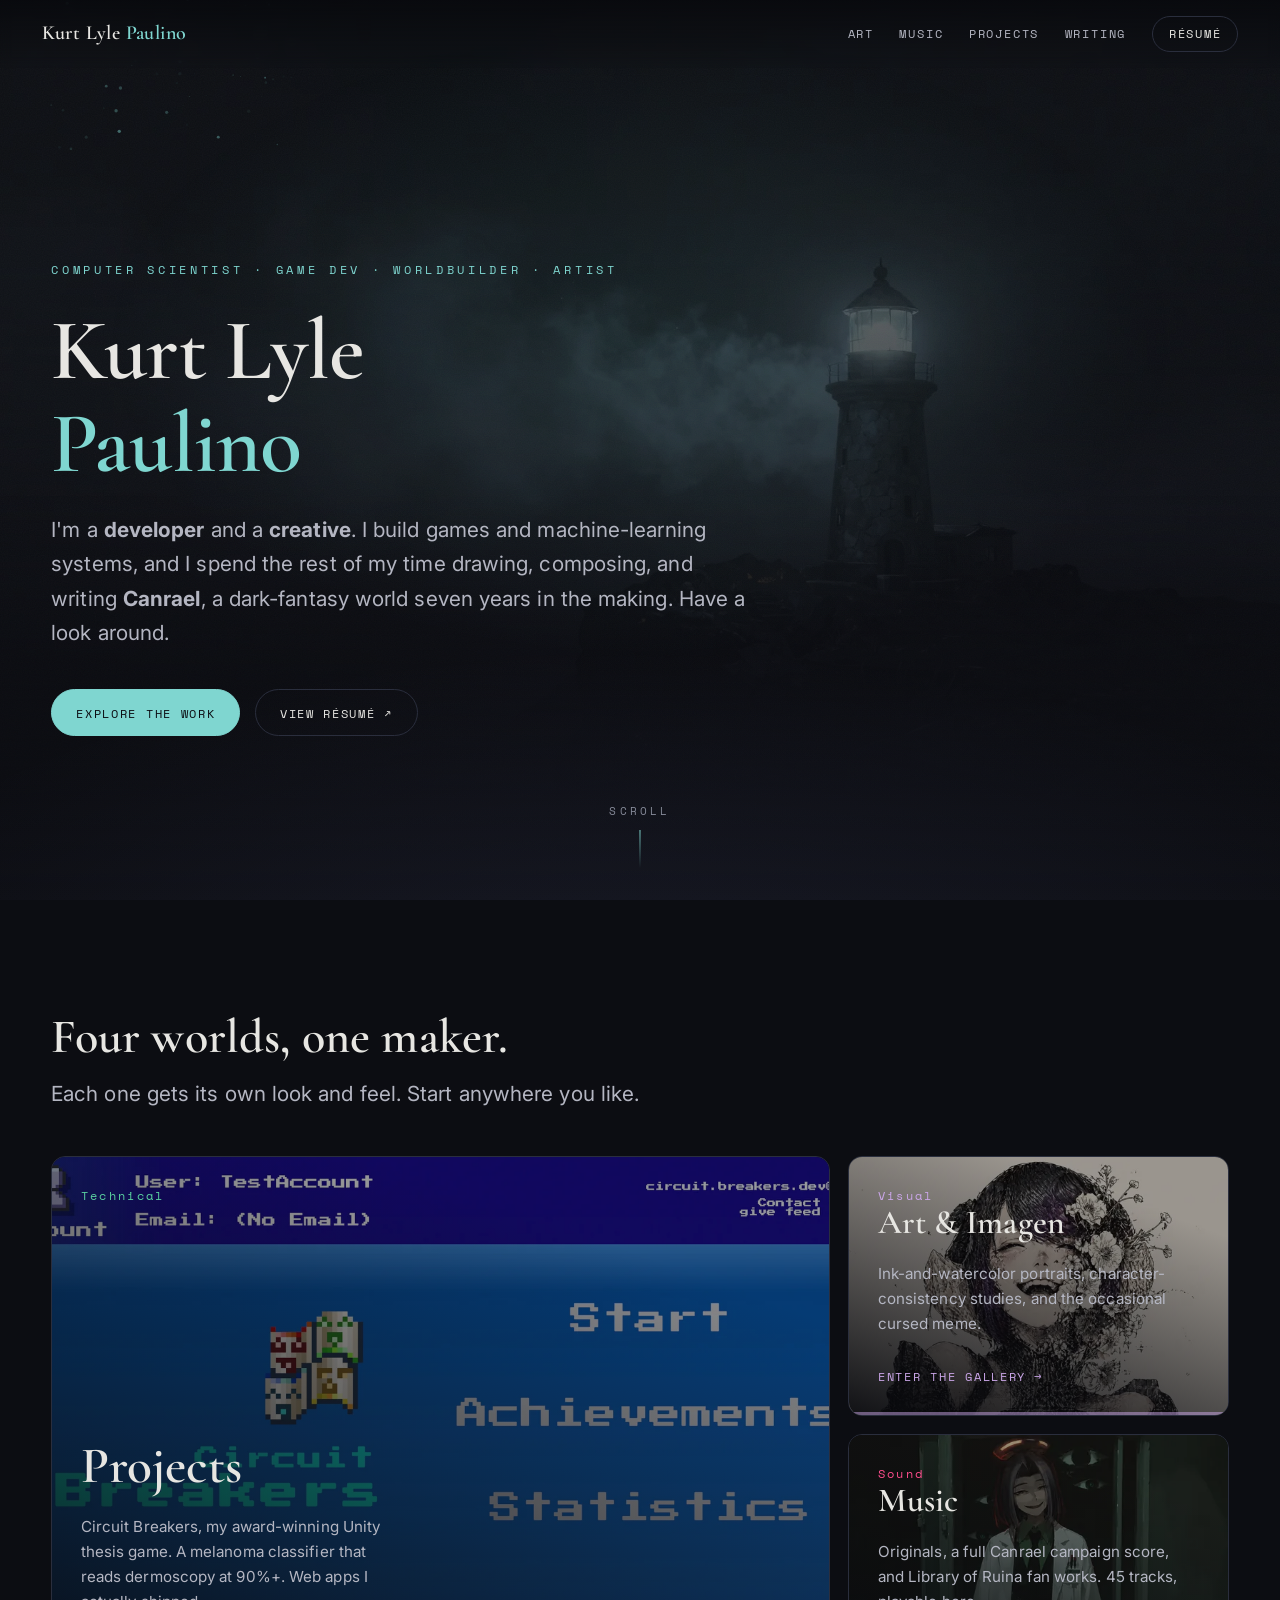
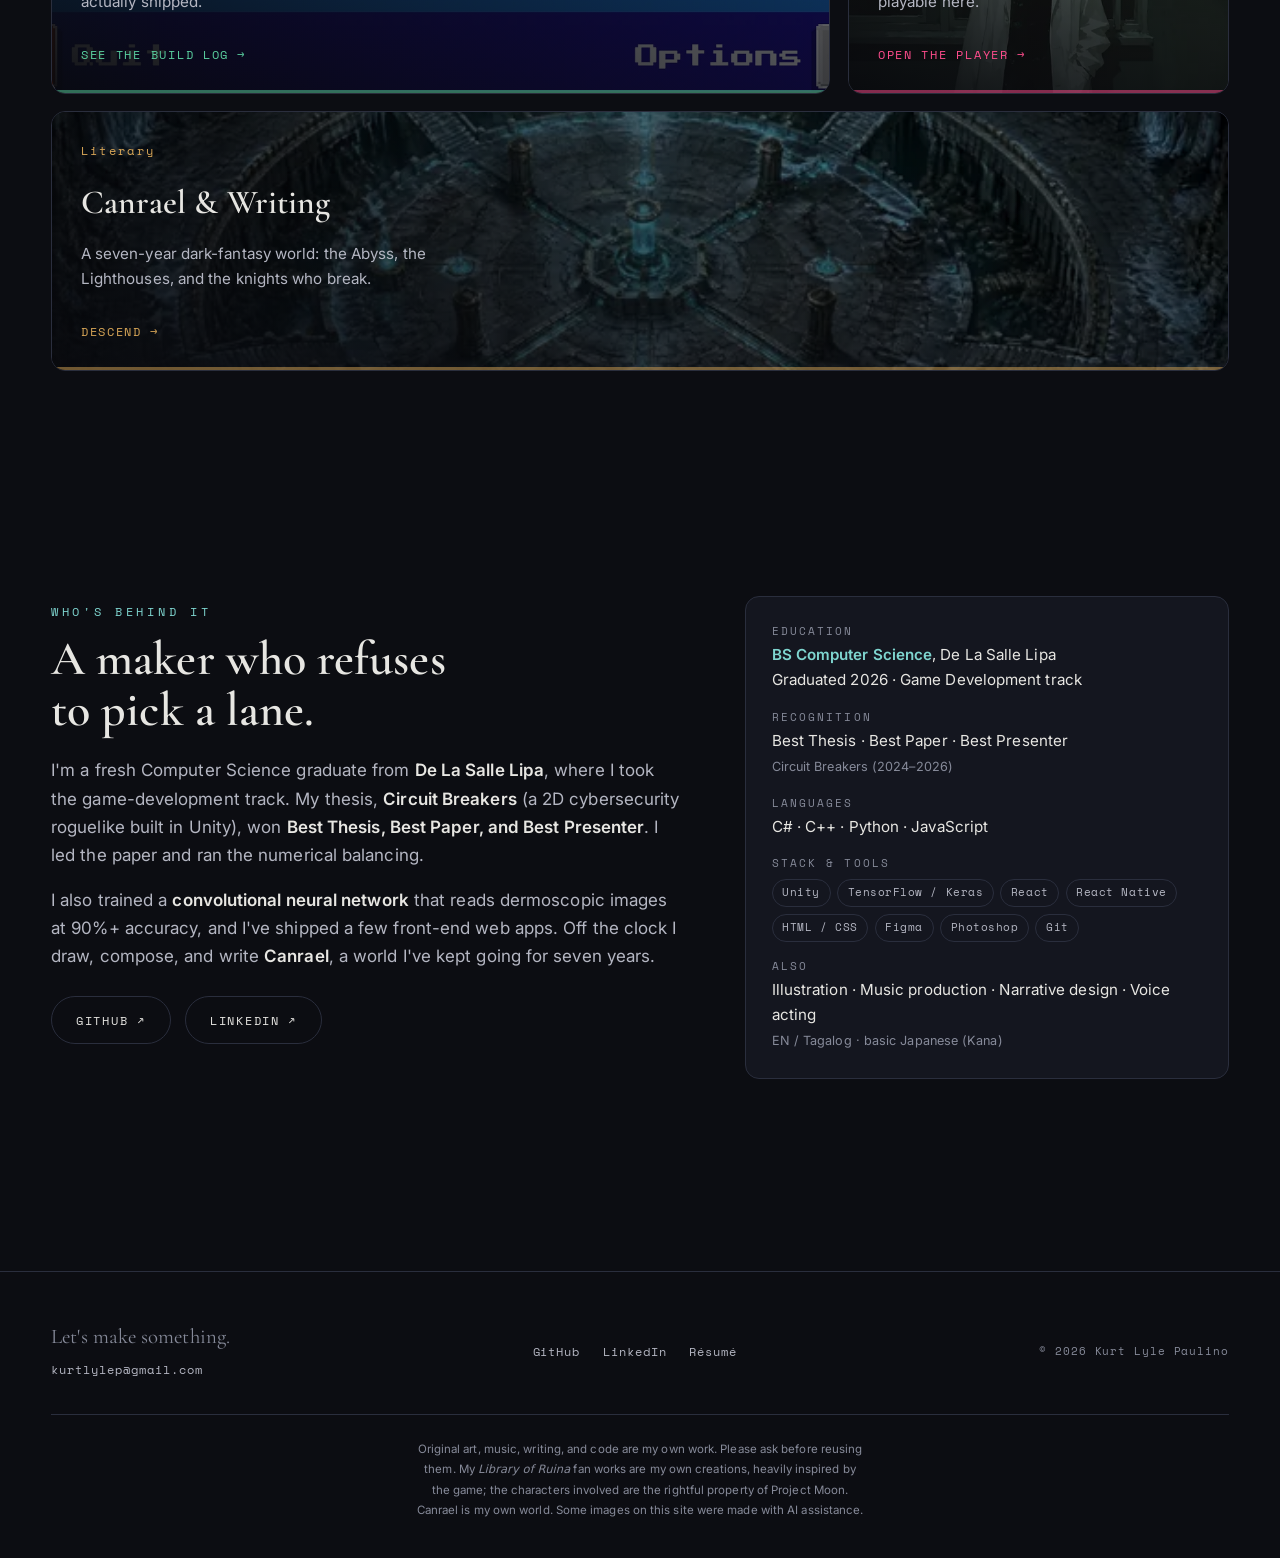
==== commit 6ad0888a: "Rebalance copy, restyle legal footer, graduate + track-count updates - Revert hero/about to balanced" ====
--- a/index.html
+++ b/index.html
@@ -40,9 +40,9 @@
     <span class="eyebrow hero__eyebrow">Computer Scientist · Game Dev · Worldbuilder · Artist</span>
     <h1>Kurt&nbsp;Lyle<br><span class="accent">Paulino</span></h1>
     <p class="lede hero__sub">
-      I build things that live at the seam of <strong>engineering</strong> and <strong>story</strong>:
-      award-winning games, machine-learning systems, illustration, music, and a dark-fantasy
-      world seven years in the making. This is the hub; four worlds wait below.
+      I'm a <strong>developer</strong> and a <strong>creative</strong>. I build games and
+      machine-learning systems, and I spend the rest of my time drawing, composing, and writing
+      <strong>Canrael</strong>, a dark-fantasy world seven years in the making. Have a look around.
     </p>
     <div class="hero__cta">
       <a class="btn btn--solid" href="#worlds">Explore the work</a>
@@ -57,10 +57,21 @@
   <div class="wrap">
     <div class="section__head reveal">
       <h2>Four worlds, one maker.</h2>
-      <p class="lede" style="margin-top:.8rem">Each space is built in its own language. Pick a thread and pull.</p>
+      <p class="lede" style="margin-top:.8rem">Each one gets its own look and feel. Start anywhere you like.</p>
     </div>
 
     <div class="worlds">
+      <a class="world reveal" href="projects.html" style="--w-accent:#5ad1a0">
+        <div class="world__img"><img src="assets/img/projects/circuit-breakers.webp" alt="Circuit Breakers game" loading="lazy"></div>
+        <div class="world__veil"></div><div class="world__edge"></div>
+        <div class="world__body">
+          <span class="world__no">Technical</span>
+          <h3 class="world__title">Projects</h3>
+          <p class="world__desc">Circuit Breakers, my award-winning Unity thesis game. A melanoma classifier that reads dermoscopy at 90%+. Web apps I actually shipped.</p>
+          <span class="world__go">See the build log <i>→</i></span>
+        </div>
+      </a>
+
       <a class="world reveal" href="art.html" style="--w-accent:#caa6e8">
         <div class="world__img"><img src="assets/img/art/yuria/yuria-01-thumb.webp" alt="Illustrated portrait" loading="lazy"></div>
         <div class="world__veil"></div><div class="world__edge"></div>
@@ -78,19 +89,8 @@
         <div class="world__body">
           <span class="world__no">Sound</span>
           <h3 class="world__title">Music</h3>
-          <p class="world__desc">Originals, a full Canrael campaign score, and Library of Ruina fan works. 40 tracks, playable here.</p>
+          <p class="world__desc">Originals, a full Canrael campaign score, and Library of Ruina fan works. 45 tracks, playable here.</p>
           <span class="world__go">Open the player <i>→</i></span>
-        </div>
-      </a>
-
-      <a class="world reveal" href="projects.html" style="--w-accent:#5ad1a0">
-        <div class="world__img"><img src="assets/img/projects/circuit-breakers.webp" alt="Circuit Breakers game" loading="lazy"></div>
-        <div class="world__veil"></div><div class="world__edge"></div>
-        <div class="world__body">
-          <span class="world__no">Technical</span>
-          <h3 class="world__title">Projects</h3>
-          <p class="world__desc">An award-winning Unity game, a 90%+ melanoma CNN, and shipped web apps.</p>
-          <span class="world__go">See the build log <i>→</i></span>
         </div>
       </a>
 
@@ -115,16 +115,15 @@
       <span class="eyebrow">Who's behind it</span>
       <h2 style="margin:.6rem 0 1.2rem">A maker who refuses to pick a lane.</h2>
       <p>
-        I'm a Computer Science student at <strong>De La Salle Lipa</strong> on the game-development
-        track. My thesis, <strong>Circuit Breakers</strong> (a 2D cybersecurity roguelike built in
-        Unity), won <strong>Best Thesis, Best Paper, and Best Presenter</strong>; I served as
-        lead author and ran the numerical balancing.
+        I'm a fresh Computer Science graduate from <strong>De La Salle Lipa</strong>, where I took
+        the game-development track. My thesis, <strong>Circuit Breakers</strong> (a 2D cybersecurity
+        roguelike built in Unity), won <strong>Best Thesis, Best Paper, and Best Presenter</strong>.
+        I led the paper and ran the numerical balancing.
       </p>
       <p>
-        Beyond code I trained a <strong>convolutional neural network</strong> that classifies
-        dermoscopic images at 90%+ accuracy, shipped front-end web apps, and spend my off-hours
-        drawing, composing, and writing <strong>Canrael</strong>, a world I've been building for
-        seven years. I'm equally at home in a balancing spreadsheet and a melancholic verse.
+        I also trained a <strong>convolutional neural network</strong> that reads dermoscopic images
+        at 90%+ accuracy, and I've shipped a few front-end web apps. Off the clock I draw, compose,
+        and write <strong>Canrael</strong>, a world I've kept going for seven years.
       </p>
       <div class="hero__cta" style="margin-top:1.6rem">
         <a class="btn" href="https://github.com/KurtLylePaulino" target="_blank" rel="noopener">GitHub ↗</a>
@@ -134,8 +133,8 @@
 
     <aside class="facts reveal">
       <dl>
-        <div><dt>Education</dt><dd><b>BS Computer Science</b> — De La Salle Lipa<br>Electives: Game Development</dd></div>
-        <div><dt>Recognition</dt><dd>Best Thesis · Best Paper · Best Presenter<br><small style="color:var(--ink-faint)">Circuit Breakers (2024–present)</small></dd></div>
+        <div><dt>Education</dt><dd><b>BS Computer Science</b>, De La Salle Lipa<br>Graduated 2026 · Game Development track</dd></div>
+        <div><dt>Recognition</dt><dd>Best Thesis · Best Paper · Best Presenter<br><small style="color:var(--ink-faint)">Circuit Breakers (2024–2026)</small></dd></div>
         <div><dt>Languages</dt><dd>C# · C++ · Python · JavaScript</dd></div>
         <div><dt>Stack &amp; Tools</dt>
           <dd><div class="chips">
@@ -165,6 +164,9 @@
     </div>
     <small>© <span id="yr"></span> Kurt Lyle Paulino</small>
   </div>
+  <div class="wrap foot__legal">
+    <p>Original art, music, writing, and code are my own work. Please ask before reusing them. My <em>Library of Ruina</em> fan works are my own creations, heavily inspired by the game; the characters involved are the rightful property of Project Moon. Canrael is my own world. Some images on this site were made with AI assistance.</p>
+  </div>
 </footer>
 
 <script>document.getElementById("yr").textContent = new Date().getFullYear();</script>
--- a/assets/css/base.css
+++ b/assets/css/base.css
@@ -108,9 +108,11 @@
   font-family: var(--mono); font-size: .76rem; letter-spacing: .14em; text-transform: uppercase;
   padding: .8rem 1.5rem; border-radius: 999px; cursor: pointer;
   border: 1px solid var(--line); background: transparent; color: var(--ink);
-  transition: all .28s var(--ease);
+  transition: transform .2s var(--ease-out-expo), border-color .28s var(--ease),
+    box-shadow .28s var(--ease), filter .2s var(--ease);
 }
 .btn:hover { transform: translateY(-2px); border-color: var(--accent); box-shadow: var(--glow); }
+.btn:active { transform: scale(.97); }
 .btn--solid { background: var(--accent); color: var(--accent-ink); border-color: var(--accent); }
 .btn--solid:hover { filter: brightness(1.08); }
 
@@ -129,6 +131,9 @@
 .foot a { color: var(--ink-soft); font-family: var(--mono); font-size: .76rem; letter-spacing: .08em; }
 .foot a:hover { color: var(--accent); }
 .foot small { font-family: var(--mono); font-size: .7rem; letter-spacing: .08em; }
+.foot__legal { margin-top: 2rem; padding-top: 1.5rem; border-top: 1px solid var(--line); text-align: center; }
+.foot__legal p { max-width: 68ch; margin: 0 auto; font-size: .72rem; line-height: 1.75; color: var(--ink-faint); text-wrap: balance; }
+.foot__legal a { font-family: inherit; font-size: inherit; letter-spacing: 0; text-decoration: underline; text-underline-offset: 2px; }
 
 /* ---------- section scaffolding ---------- */
 .section { padding: clamp(3.5rem, 9vw, 7rem) 0; }
--- a/assets/css/hub.css
+++ b/assets/css/hub.css
@@ -43,10 +43,10 @@
   grid-template-columns: repeat(3, 1fr);
   grid-auto-rows: minmax(230px, 1fr);
 }
-.world:nth-child(1) { grid-column: 1 / 3; grid-row: 1 / 3; }   /* Art — feature */
-.world:nth-child(2) { grid-column: 3;     grid-row: 1; }       /* Music */
-.world:nth-child(3) { grid-column: 3;     grid-row: 2; }       /* Projects */
-.world:nth-child(4) { grid-column: 1 / 4; grid-row: 3; }       /* Canrael — wide banner */
+.world:nth-child(1) { grid-column: 1 / 3; grid-row: 1 / 3; }   /* Projects: feature */
+.world:nth-child(2) { grid-column: 3;     grid-row: 1; }       /* Art */
+.world:nth-child(3) { grid-column: 3;     grid-row: 2; }       /* Music */
+.world:nth-child(4) { grid-column: 1 / 4; grid-row: 3; }       /* Canrael: wide banner */
 .world:nth-child(1) .world__title { font-size: clamp(2.4rem, 4vw, 3.4rem); }
 .world {
   position: relative; display: block; border-radius: var(--radius); overflow: hidden;
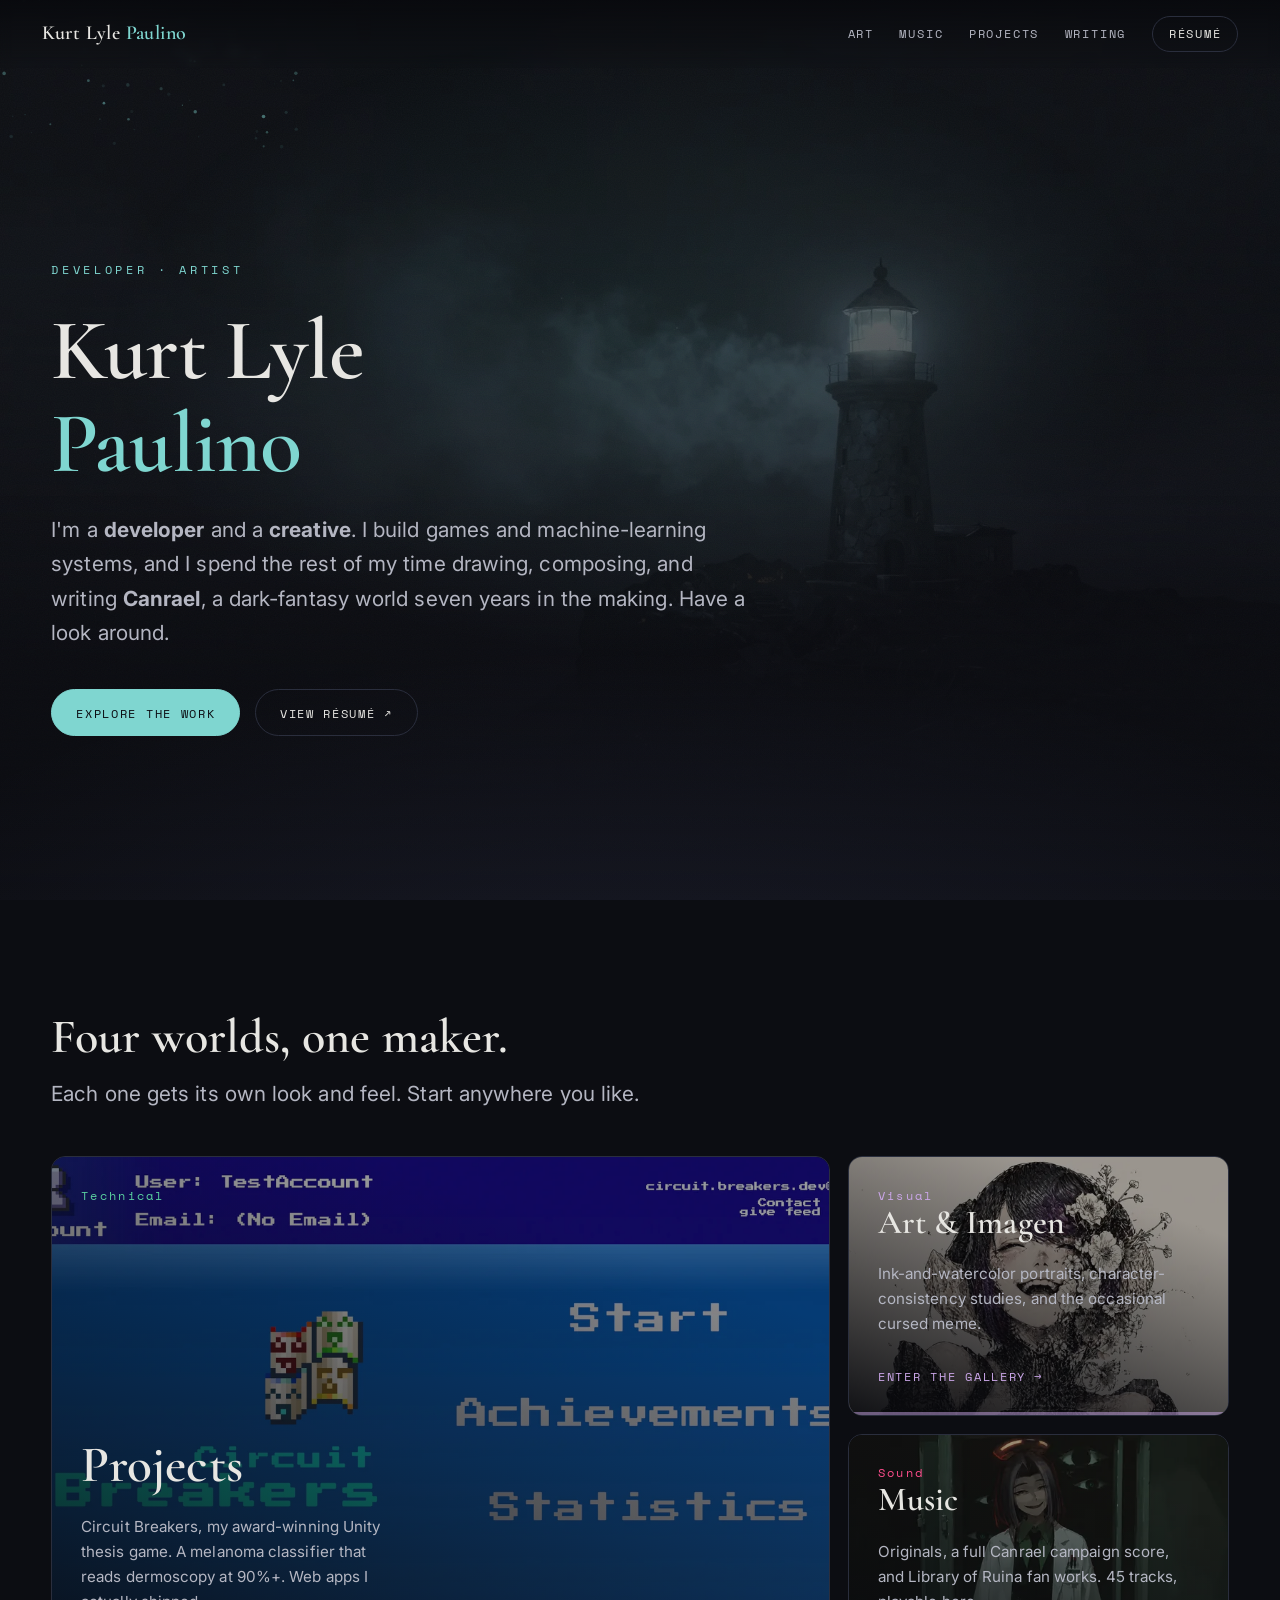
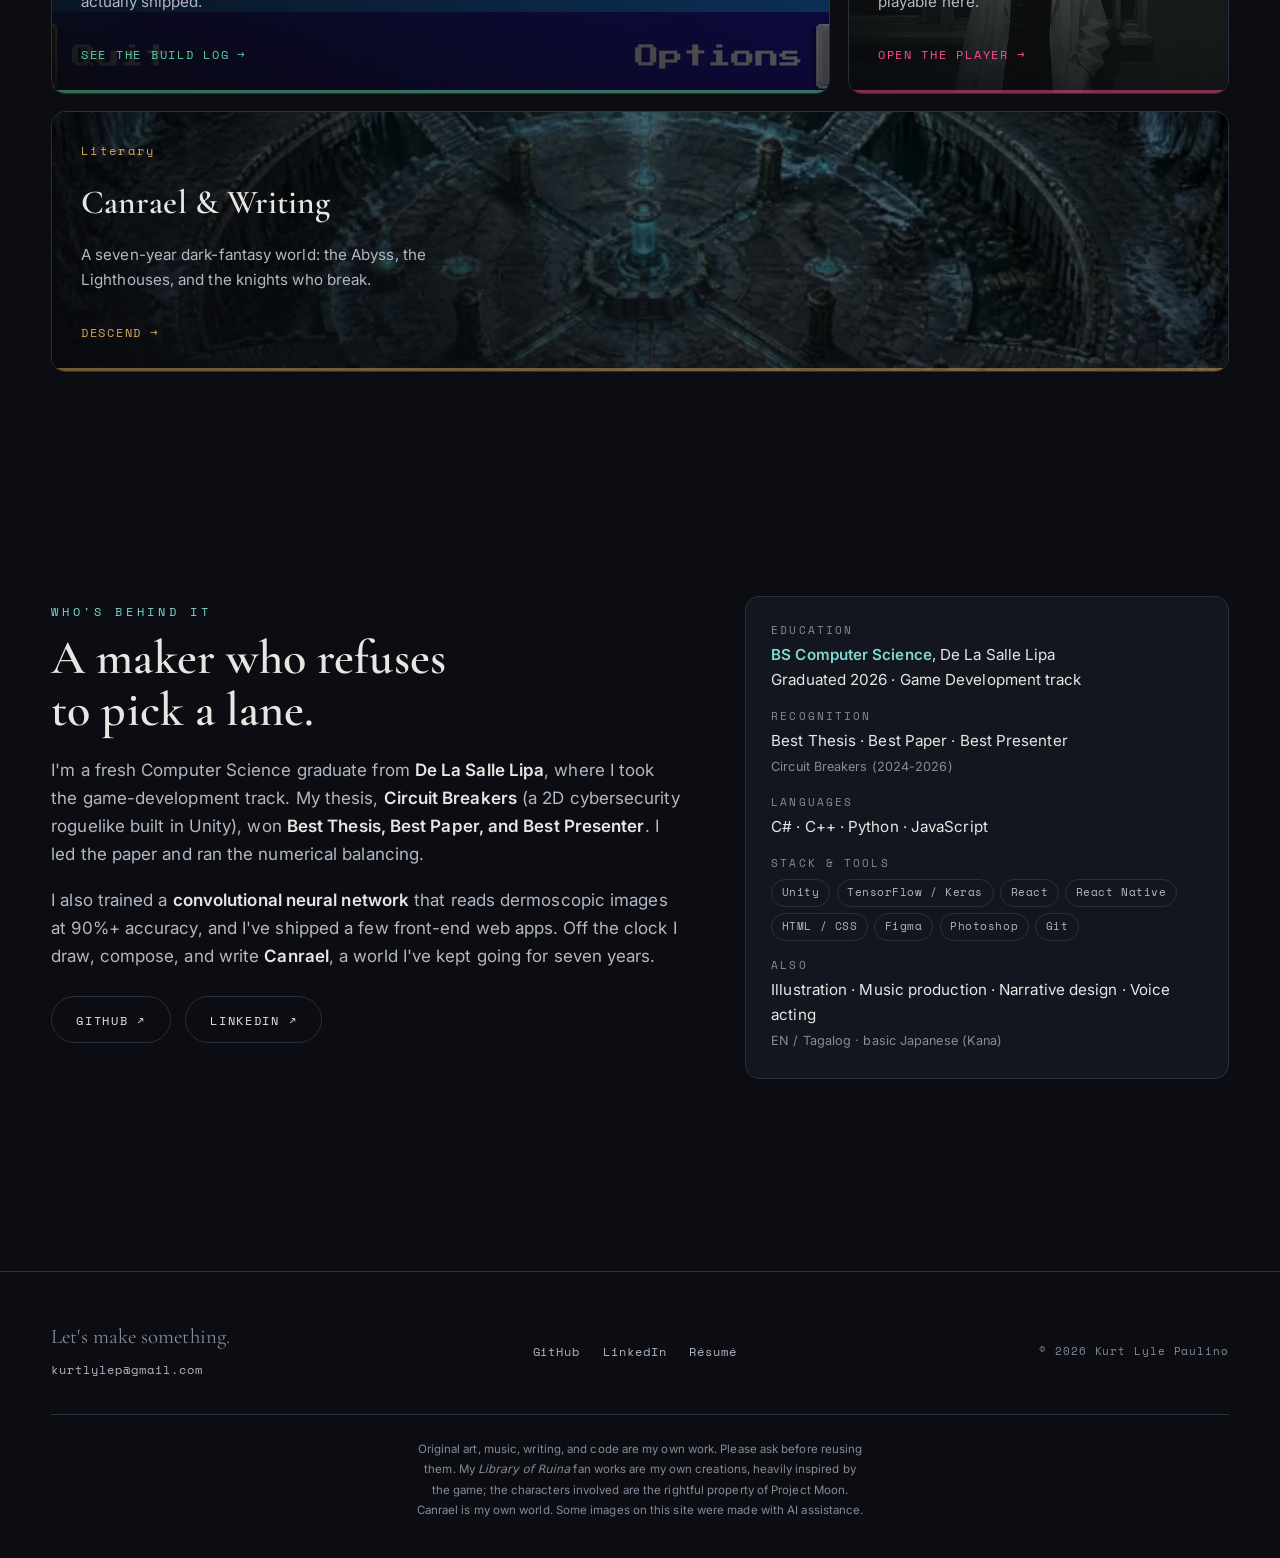
==== commit 5cf36bc0: "Anti-slop pass: de-template eyebrows, real icons, motion refactor - Remove hero scroll cue; thin/de-" ====
--- a/index.html
+++ b/index.html
@@ -37,7 +37,7 @@
 <section class="hero">
   <canvas id="hero-canvas"></canvas>
   <div class="wrap hero__inner">
-    <span class="eyebrow hero__eyebrow">Computer Scientist · Game Dev · Worldbuilder · Artist</span>
+    <span class="eyebrow hero__eyebrow">Developer · Artist</span>
     <h1>Kurt&nbsp;Lyle<br><span class="accent">Paulino</span></h1>
     <p class="lede hero__sub">
       I'm a <strong>developer</strong> and a <strong>creative</strong>. I build games and
@@ -49,7 +49,6 @@
       <a class="btn" href="PAULINO_RESUME.pdf" target="_blank" rel="noopener">View résumé ↗</a>
     </div>
   </div>
-  <div class="hero__scroll">Scroll<span></span></div>
 </section>
 
 <!-- ===================== WORLDS ===================== -->
@@ -134,7 +133,7 @@
     <aside class="facts reveal">
       <dl>
         <div><dt>Education</dt><dd><b>BS Computer Science</b>, De La Salle Lipa<br>Graduated 2026 · Game Development track</dd></div>
-        <div><dt>Recognition</dt><dd>Best Thesis · Best Paper · Best Presenter<br><small style="color:var(--ink-faint)">Circuit Breakers (2024–2026)</small></dd></div>
+        <div><dt>Recognition</dt><dd>Best Thesis · Best Paper · Best Presenter<br><small style="color:var(--ink-faint)">Circuit Breakers (2024-2026)</small></dd></div>
         <div><dt>Languages</dt><dd>C# · C++ · Python · JavaScript</dd></div>
         <div><dt>Stack &amp; Tools</dt>
           <dd><div class="chips">
--- a/assets/css/base.css
+++ b/assets/css/base.css
@@ -116,11 +116,11 @@
 .btn--solid { background: var(--accent); color: var(--accent-ink); border-color: var(--accent); }
 .btn--solid:hover { filter: brightness(1.08); }
 
-/* ---------- reveal-on-scroll (visible by default; only hidden once JS+motion take over) ---------- */
+/* ---------- reveal-on-scroll (visible by default; animation-driven so element transitions stay free for hover/press) ---------- */
 .reveal { opacity: 1; }
-html.js .reveal { opacity: 0; transform: translateY(24px);
-  transition: opacity .7s var(--ease-out-expo), transform .7s var(--ease-out-expo); will-change: opacity, transform; }
-html.js .reveal.in { opacity: 1; transform: none; }
+html.js .reveal { opacity: 0; }
+html.js .reveal.in { animation: reveal-in .7s var(--ease-out-expo) both; }
+@keyframes reveal-in { from { opacity: 0; transform: translateY(24px); } to { opacity: 1; transform: none; } }
 
 /* ---------- footer ---------- */
 .foot {
--- a/assets/css/hub.css
+++ b/assets/css/hub.css
@@ -29,13 +29,6 @@
 .hero h1 .accent { color: var(--accent); }
 .hero__sub { max-width: 54ch; margin-bottom: 2.4rem; }
 .hero__cta { display: flex; flex-wrap: wrap; gap: .9rem; }
-.hero__scroll {
-  position: absolute; bottom: 2rem; left: 50%; transform: translateX(-50%); z-index: 2;
-  font-family: var(--mono); font-size: .66rem; letter-spacing: .3em; text-transform: uppercase;
-  color: var(--ink-faint); display: flex; flex-direction: column; align-items: center; gap: .6rem;
-}
-.hero__scroll span { width: 1px; height: 38px; background: linear-gradient(var(--accent), transparent); animation: drop 2.2s var(--ease) infinite; }
-@keyframes drop { 0% { transform: scaleY(0); transform-origin: top; } 50% { transform: scaleY(1); transform-origin: top; } 51% { transform-origin: bottom; } 100% { transform: scaleY(0); transform-origin: bottom; } }
 
 /* ---------- worlds: asymmetric bento ---------- */
 .worlds {
@@ -71,6 +64,12 @@
 .world__go i { transition: transform .3s var(--ease); font-style: normal; }
 .world:hover .world__go i { transform: translateX(5px); }
 
+/* staggered entrance for the bento (cards enter together, so cascade them) */
+html.js .worlds .world:nth-child(2) { animation-delay: .07s; }
+html.js .worlds .world:nth-child(3) { animation-delay: .14s; }
+html.js .worlds .world:nth-child(4) { animation-delay: .21s; }
+.world:active { transform: scale(.99); transition-duration: .12s; }
+
 /* ---------- about strip ---------- */
 .about { display: grid; grid-template-columns: 1.3fr 1fr; gap: clamp(2rem, 5vw, 4.5rem); align-items: start; }
 .about__text p { color: var(--ink-soft); }
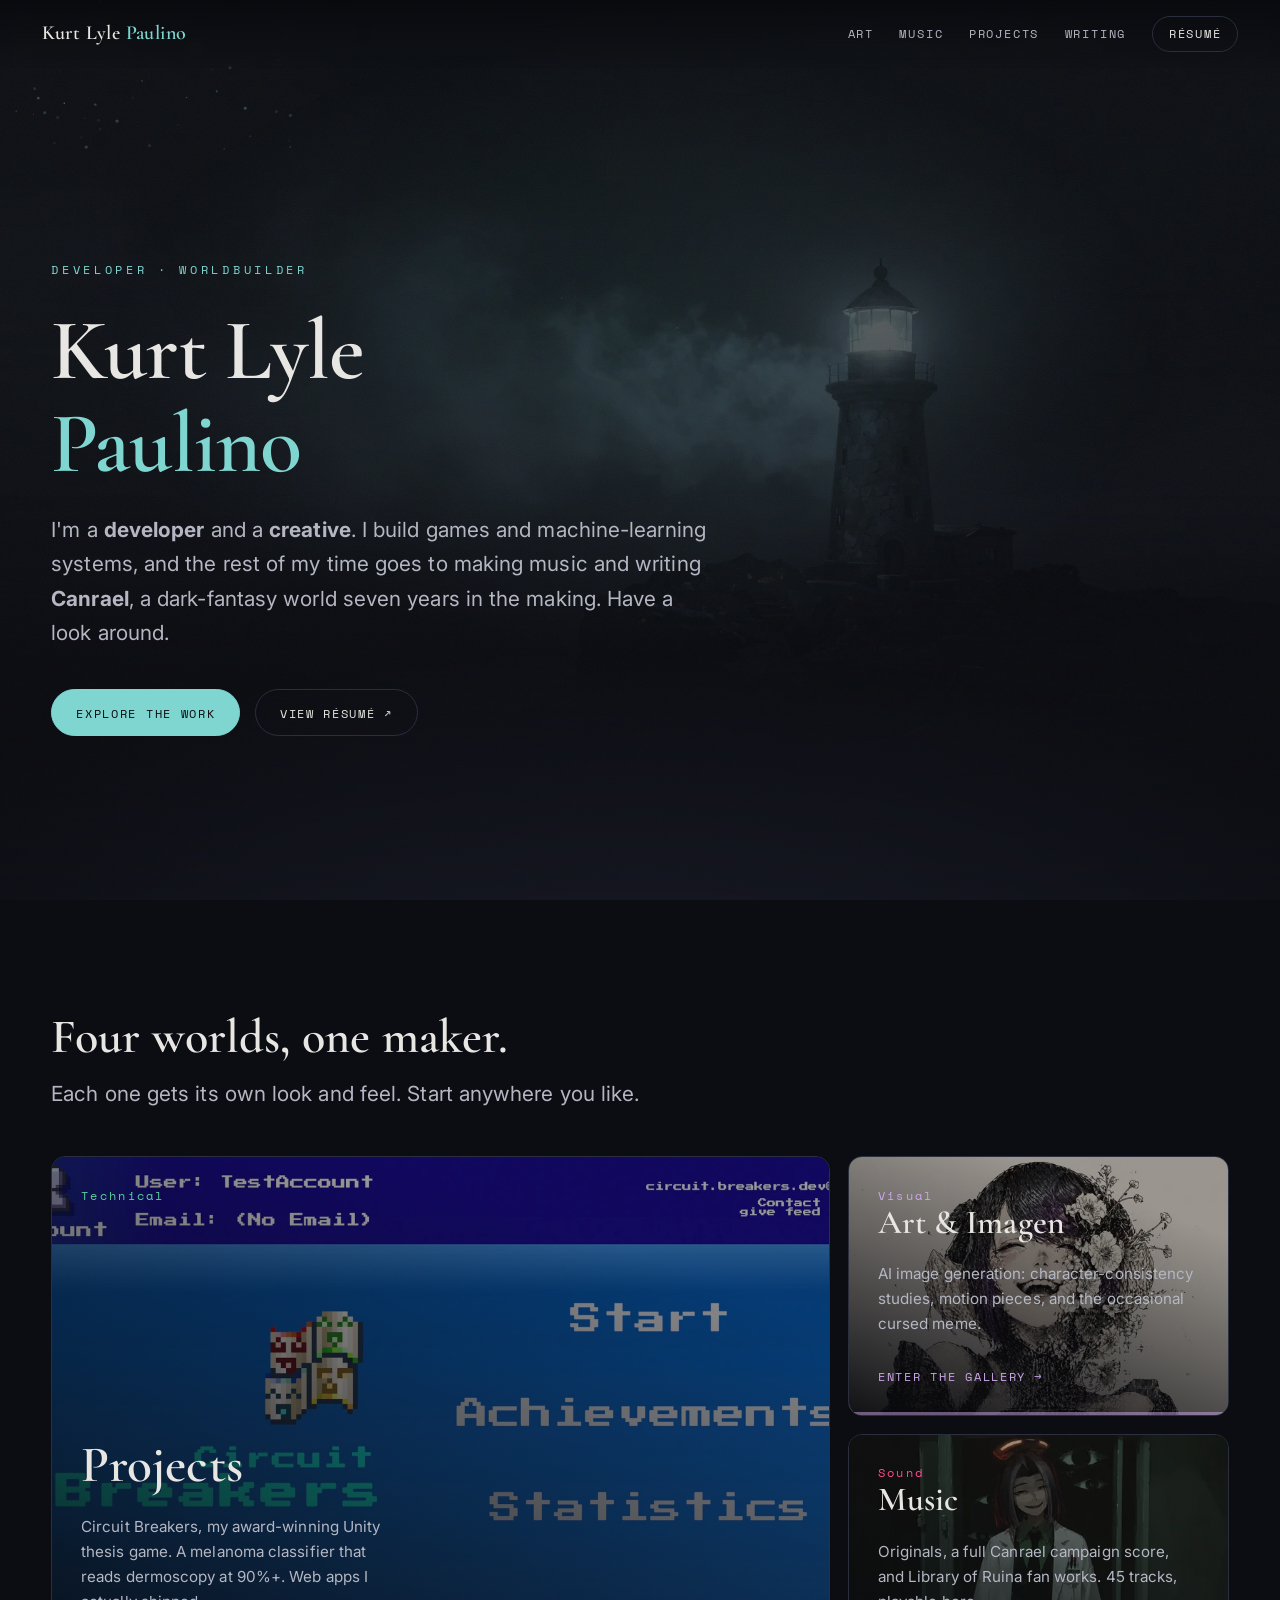
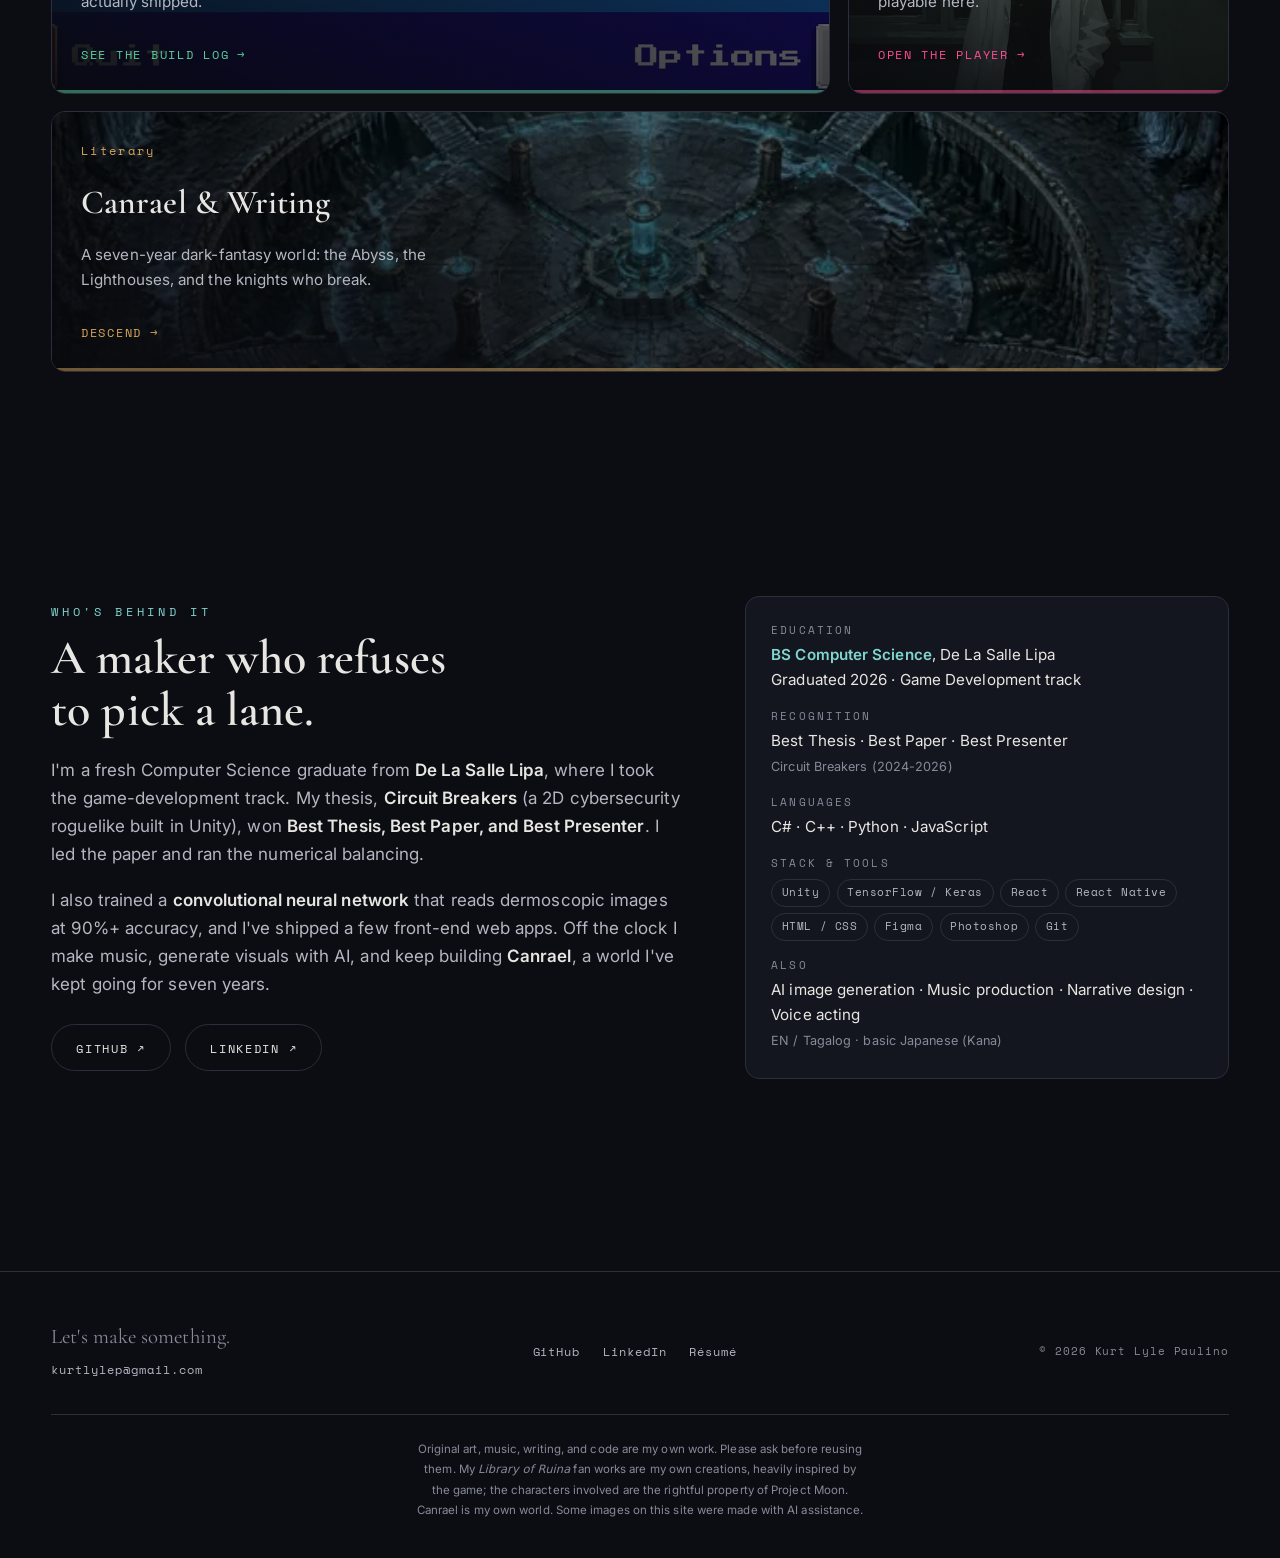
==== commit 09007c33: "Honest framing: present visuals as AI image generation, not handcraft - Stop billing as "artist"; he" ====
--- a/index.html
+++ b/index.html
@@ -4,7 +4,7 @@
 <meta charset="utf-8">
 <meta name="viewport" content="width=device-width, initial-scale=1">
 <title>Kurt Lyle Paulino — Portfolio</title>
-<meta name="description" content="Kurt Lyle Paulino — computer scientist, game developer, worldbuilder, and artist. A central hub for his games, machine-learning work, art, music, and the world of Canrael.">
+<meta name="description" content="Kurt Lyle Paulino: computer scientist, game developer, worldbuilder, and musician. A central hub for his games, machine-learning work, AI imagery, music, and the world of Canrael.">
 <meta property="og:title" content="Kurt Lyle Paulino — Portfolio">
 <meta property="og:description" content="Games, machine learning, art, music, and a 7-year dark-fantasy world. One hub, four worlds.">
 <meta property="og:type" content="website">
@@ -37,11 +37,11 @@
 <section class="hero">
   <canvas id="hero-canvas"></canvas>
   <div class="wrap hero__inner">
-    <span class="eyebrow hero__eyebrow">Developer · Artist</span>
+    <span class="eyebrow hero__eyebrow">Developer · Worldbuilder</span>
     <h1>Kurt&nbsp;Lyle<br><span class="accent">Paulino</span></h1>
     <p class="lede hero__sub">
       I'm a <strong>developer</strong> and a <strong>creative</strong>. I build games and
-      machine-learning systems, and I spend the rest of my time drawing, composing, and writing
+      machine-learning systems, and the rest of my time goes to making music and writing
       <strong>Canrael</strong>, a dark-fantasy world seven years in the making. Have a look around.
     </p>
     <div class="hero__cta">
@@ -72,12 +72,12 @@
       </a>
 
       <a class="world reveal" href="art.html" style="--w-accent:#caa6e8">
-        <div class="world__img"><img src="assets/img/art/yuria/yuria-01-thumb.webp" alt="Illustrated portrait" loading="lazy"></div>
+        <div class="world__img"><img src="assets/img/art/yuria/yuria-01-thumb.webp" alt="AI-generated character portrait" loading="lazy"></div>
         <div class="world__veil"></div><div class="world__edge"></div>
         <div class="world__body">
           <span class="world__no">Visual</span>
           <h3 class="world__title">Art &amp; Imagen</h3>
-          <p class="world__desc">Ink-and-watercolor portraits, character-consistency studies, and the occasional cursed meme.</p>
+          <p class="world__desc">AI image generation: character-consistency studies, motion pieces, and the occasional cursed meme.</p>
           <span class="world__go">Enter the gallery <i>→</i></span>
         </div>
       </a>
@@ -121,8 +121,8 @@
       </p>
       <p>
         I also trained a <strong>convolutional neural network</strong> that reads dermoscopic images
-        at 90%+ accuracy, and I've shipped a few front-end web apps. Off the clock I draw, compose,
-        and write <strong>Canrael</strong>, a world I've kept going for seven years.
+        at 90%+ accuracy, and I've shipped a few front-end web apps. Off the clock I make music,
+        generate visuals with AI, and keep building <strong>Canrael</strong>, a world I've kept going for seven years.
       </p>
       <div class="hero__cta" style="margin-top:1.6rem">
         <a class="btn" href="https://github.com/KurtLylePaulino" target="_blank" rel="noopener">GitHub ↗</a>
@@ -143,7 +143,7 @@
             <span class="chip">Photoshop</span><span class="chip">Git</span>
           </div></dd>
         </div>
-        <div><dt>Also</dt><dd>Illustration · Music production · Narrative design · Voice acting<br><small style="color:var(--ink-faint)">EN / Tagalog · basic Japanese (Kana)</small></dd></div>
+        <div><dt>Also</dt><dd>AI image generation · Music production · Narrative design · Voice acting<br><small style="color:var(--ink-faint)">EN / Tagalog · basic Japanese (Kana)</small></dd></div>
       </dl>
     </aside>
   </div>
